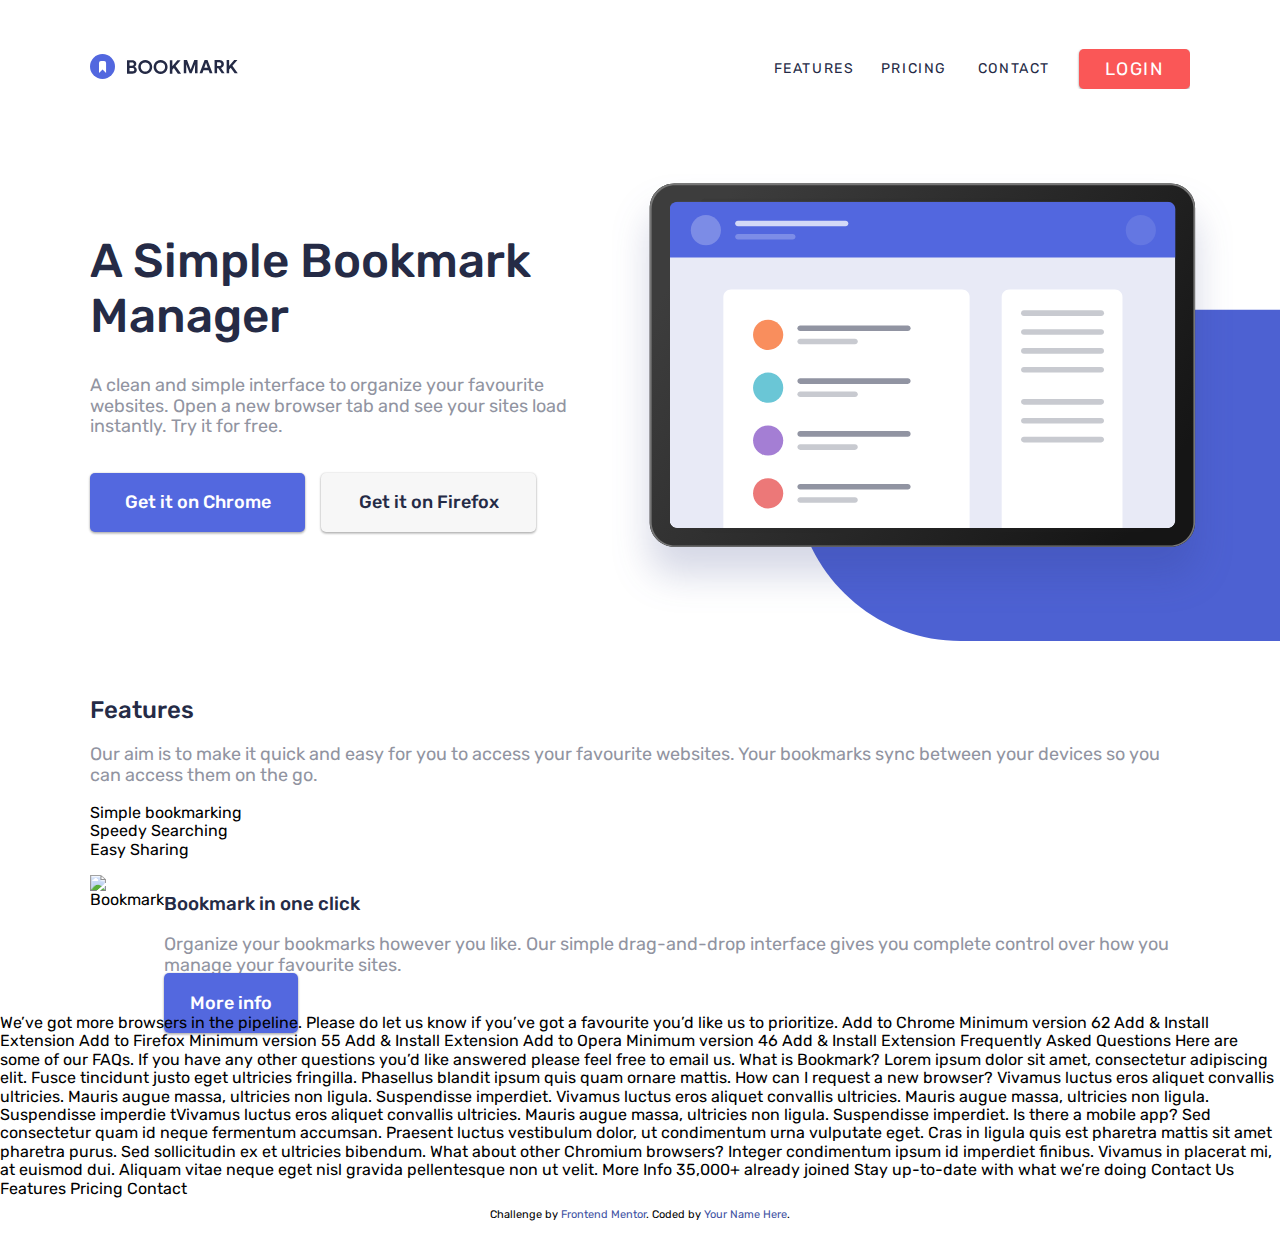
==== bookmark-landing-page/index.html @ d6119363 "Features section structure" ====
<!DOCTYPE html>
<html lang="en">

<head>
  <meta charset="UTF-8">
  <meta name="viewport" content="width=device-width, initial-scale=1.0"> <!-- displays site properly based on user's device -->

  <link rel="icon" type="image/png" sizes="32x32" href="./images/favicon-32x32.png">

  <title>Frontend Mentor | Bookmark landing page</title>
  <link href="https://fonts.googleapis.com/css2?family=Rubik:wght@400;500&display=swap" rel="stylesheet">
  <link rel="stylesheet" href="css/style.css">
</head>

<body>
  <header>
    <div class="container">
      <div class="logo">
        <img src="images/logo-bookmark.svg" alt="Bookmark" />
      </div>
      <nav class="menu">
        <button class="menu__hamburger">
          <img src="images/icon-hamburger.svg" alt="Menu" />
        </button>
        <ul class="menu__ul">
          <div>
            <li><a class="menu_li" href="">FEATURES</a></li>
            <li><a class="menu_li" href="">PRICING</a></li>
            <li><a class="menu_li" href="">CONTACT</a></li>
          </div>
          <li><a class="btn orange_btn" href="">LOGIN</a></li>
        </ul>
      </nav>
    </div>
  </header>

  <main class="introduction">
    <div class="container">
      <div class="introduction__illustration illustration">
        <img src="images/illustration-hero1.svg" alt="Bookmark manager" />
      </div>

      <div class="introduction__text">
        <h1 class="title_1_blue">A Simple Bookmark Manager</h1>
        <p class="text">A clean and simple interface to organize your favourite websites. Open a new browser tab and see your sites load instantly. Try it for free.</p>
        <div class="introduction__text__buttons">
          <button class="btn blue_btn">Get it on Chrome</button>
          <button class="btn white_btn">Get it on Firefox</button>
        </div>
      </div>
    </div>
  </main>

  <section class="features">
    <div class="container">
      <div class="features__text">
        <h2 class="title_2_blue">Features</h2>
        <p class="text">
          Our aim is to make it quick and easy for you to access your favourite websites.
          Your bookmarks sync between your devices so you can access them on the go.
        </p>
      </div>
      <div class="features__features">
        <div class="features__nav">
          <ul>
            <li class="active title_3_gray">Simple bookmarking</li>
            <li class="title_3_gray">Speedy Searching</li>
            <li class="title_3_gray">Easy Sharing</li>
          </ul>
        </div>

        <div class="active features__feature" style="display: flex;" data-feature="0">
          <div class="features_illustration illustration">
            <img src="images/illustration-features-tab-1-modified.svg" alt="Bookmark" />
          </div>
          <div class="features__feature__text">
            <h3 class="title_2_blue">Bookmark in one click</h3>
            <p class="text">Organize your bookmarks however you like. Our simple drag-and-drop interface
              gives you complete control over how you manage your favourite sites.</p>
            <a class="blue_btn btn">More info</a>
          </div>
        </div>

        <div class="features__feature" style="display: none;" data-feature="1">
          <div class="features_illustration illustration">
            <img src="images/illustration-features-tab-2-modified.svg" alt="Bookmark" />
          </div>
          <div class="features__feature__text">
            <h3 class="title_2_blue">Intelligent search</h3>
            <p class="text">Our powerful search feature will help you find saved sites in no time at all.
              No need to trawl through all of your bookmarks.</p>
            <a class="blue_btn btn">More info</a>
          </div>
        </div>

        <div class="features__feature" style="display: none;" data-feature="2">
          <div class="features_illustration illustration">
            <img src="images/illustration-features-tab-3-modified.svg" alt="Bookmark" />
          </div>
          <div class="features__feature__text">
            <h3 class="title_2_blue">Download the extension</h3>
            <p class="text">Easily share your bookmarks and collections with others. Create a shareable
              link that you can send at the click of a button.</p>
            <a class="blue_btn btn">More info</a>
          </div>
        </div>
      </div>
    </div>
  </section>

  We’ve got more browsers in the pipeline. Please do let us know if you’ve
  got a favourite you’d like us to prioritize.

  Add to Chrome
  Minimum version 62
  Add & Install Extension

  Add to Firefox
  Minimum version 55
  Add & Install Extension

  Add to Opera
  Minimum version 46
  Add & Install Extension

  Frequently Asked Questions

  Here are some of our FAQs. If you have any other questions you’d like
  answered please feel free to email us.

  <!-- Question 1 -->
  What is Bookmark?

  <!-- Answer 1 -->
  Lorem ipsum dolor sit amet, consectetur adipiscing elit. Fusce tincidunt
  justo eget ultricies fringilla. Phasellus blandit ipsum quis quam ornare mattis.

  <!-- Question 2 -->
  How can I request a new browser?

  <!-- Answer 2 -->
  Vivamus luctus eros aliquet convallis ultricies. Mauris augue massa, ultricies non ligula.
  Suspendisse imperdiet. Vivamus luctus eros aliquet convallis ultricies. Mauris augue massa,
  ultricies non ligula. Suspendisse imperdie tVivamus luctus eros aliquet convallis ultricies.
  Mauris augue massa, ultricies non ligula. Suspendisse imperdiet.

  <!-- Question 3 -->
  Is there a mobile app?

  <!-- Answer 3 -->
  Sed consectetur quam id neque fermentum accumsan. Praesent luctus vestibulum dolor, ut condimentum
  urna vulputate eget. Cras in ligula quis est pharetra mattis sit amet pharetra purus. Sed
  sollicitudin ex et ultricies bibendum.

  <!-- Question 4 -->
  What about other Chromium browsers?

  <!-- Answer 4 -->
  Integer condimentum ipsum id imperdiet finibus. Vivamus in placerat mi, at euismod dui. Aliquam
  vitae neque eget nisl gravida pellentesque non ut velit.

  More Info

  35,000+ already joined

  Stay up-to-date with what we’re doing

  Contact Us

  Features
  Pricing
  Contact

  <footer>
    <p class="attribution">
      Challenge by <a href="https://www.frontendmentor.io?ref=challenge" target="_blank">Frontend Mentor</a>.
      Coded by <a href="#">Your Name Here</a>.
    </p>
  </footer>

  <script src="js/script.js"></script>
</body>

</html>
---- bookmark-landing-page/css/style.css ----
/*! normalize.css v8.0.1 | MIT License | github.com/necolas/normalize.css */
/* Document
   ========================================================================== */
/**
 * 1. Correct the line height in all browsers.
 * 2. Prevent adjustments of font size after orientation changes in iOS.
 */
html {
  line-height: 1.15;
  /* 1 */
  -webkit-text-size-adjust: 100%;
  /* 2 */
}

/* Sections
   ========================================================================== */
/**
 * Remove the margin in all browsers.
 */
body {
  margin: 0;
}

/**
 * Render the `main` element consistently in IE.
 */
main {
  display: block;
}

/**
 * Correct the font size and margin on `h1` elements within `section` and
 * `article` contexts in Chrome, Firefox, and Safari.
 */
h1 {
  font-size: 2em;
  margin: 0.67em 0;
}

/* Grouping content
   ========================================================================== */
/**
 * 1. Add the correct box sizing in Firefox.
 * 2. Show the overflow in Edge and IE.
 */
hr {
  box-sizing: content-box;
  /* 1 */
  height: 0;
  /* 1 */
  overflow: visible;
  /* 2 */
}

/**
 * 1. Correct the inheritance and scaling of font size in all browsers.
 * 2. Correct the odd `em` font sizing in all browsers.
 */
pre {
  font-family: monospace, monospace;
  /* 1 */
  font-size: 1em;
  /* 2 */
}

/* Text-level semantics
   ========================================================================== */
/**
 * Remove the gray background on active links in IE 10.
 */
a {
  background-color: transparent;
}

/**
 * 1. Remove the bottom border in Chrome 57-
 * 2. Add the correct text decoration in Chrome, Edge, IE, Opera, and Safari.
 */
abbr[title] {
  border-bottom: none;
  /* 1 */
  text-decoration: underline;
  /* 2 */
  -webkit-text-decoration: underline dotted;
          text-decoration: underline dotted;
  /* 2 */
}

/**
 * Add the correct font weight in Chrome, Edge, and Safari.
 */
b,
strong {
  font-weight: bolder;
}

/**
 * 1. Correct the inheritance and scaling of font size in all browsers.
 * 2. Correct the odd `em` font sizing in all browsers.
 */
code,
kbd,
samp {
  font-family: monospace, monospace;
  /* 1 */
  font-size: 1em;
  /* 2 */
}

/**
 * Add the correct font size in all browsers.
 */
small {
  font-size: 80%;
}

/**
 * Prevent `sub` and `sup` elements from affecting the line height in
 * all browsers.
 */
sub,
sup {
  font-size: 75%;
  line-height: 0;
  position: relative;
  vertical-align: baseline;
}

sub {
  bottom: -0.25em;
}

sup {
  top: -0.5em;
}

/* Embedded content
   ========================================================================== */
/**
 * Remove the border on images inside links in IE 10.
 */
img {
  border-style: none;
}

/* Forms
   ========================================================================== */
/**
 * 1. Change the font styles in all browsers.
 * 2. Remove the margin in Firefox and Safari.
 */
button,
input,
optgroup,
select,
textarea {
  font-family: inherit;
  /* 1 */
  font-size: 100%;
  /* 1 */
  line-height: 1.15;
  /* 1 */
  margin: 0;
  /* 2 */
}

/**
 * Show the overflow in IE.
 * 1. Show the overflow in Edge.
 */
button,
input {
  /* 1 */
  overflow: visible;
}

/**
 * Remove the inheritance of text transform in Edge, Firefox, and IE.
 * 1. Remove the inheritance of text transform in Firefox.
 */
button,
select {
  /* 1 */
  text-transform: none;
}

/**
 * Correct the inability to style clickable types in iOS and Safari.
 */
button,
[type=button],
[type=reset],
[type=submit] {
  -webkit-appearance: button;
}

/**
 * Remove the inner border and padding in Firefox.
 */
button::-moz-focus-inner,
[type=button]::-moz-focus-inner,
[type=reset]::-moz-focus-inner,
[type=submit]::-moz-focus-inner {
  border-style: none;
  padding: 0;
}

/**
 * Restore the focus styles unset by the previous rule.
 */
button:-moz-focusring,
[type=button]:-moz-focusring,
[type=reset]:-moz-focusring,
[type=submit]:-moz-focusring {
  outline: 1px dotted ButtonText;
}

/**
 * Correct the padding in Firefox.
 */
fieldset {
  padding: 0.35em 0.75em 0.625em;
}

/**
 * 1. Correct the text wrapping in Edge and IE.
 * 2. Correct the color inheritance from `fieldset` elements in IE.
 * 3. Remove the padding so developers are not caught out when they zero out
 *    `fieldset` elements in all browsers.
 */
legend {
  box-sizing: border-box;
  /* 1 */
  color: inherit;
  /* 2 */
  display: table;
  /* 1 */
  max-width: 100%;
  /* 1 */
  padding: 0;
  /* 3 */
  white-space: normal;
  /* 1 */
}

/**
 * Add the correct vertical alignment in Chrome, Firefox, and Opera.
 */
progress {
  vertical-align: baseline;
}

/**
 * Remove the default vertical scrollbar in IE 10+.
 */
textarea {
  overflow: auto;
}

/**
 * 1. Add the correct box sizing in IE 10.
 * 2. Remove the padding in IE 10.
 */
[type=checkbox],
[type=radio] {
  box-sizing: border-box;
  /* 1 */
  padding: 0;
  /* 2 */
}

/**
 * Correct the cursor style of increment and decrement buttons in Chrome.
 */
[type=number]::-webkit-inner-spin-button,
[type=number]::-webkit-outer-spin-button {
  height: auto;
}

/**
 * 1. Correct the odd appearance in Chrome and Safari.
 * 2. Correct the outline style in Safari.
 */
[type=search] {
  -webkit-appearance: textfield;
  /* 1 */
  outline-offset: -2px;
  /* 2 */
}

/**
 * Remove the inner padding in Chrome and Safari on macOS.
 */
[type=search]::-webkit-search-decoration {
  -webkit-appearance: none;
}

/**
 * 1. Correct the inability to style clickable types in iOS and Safari.
 * 2. Change font properties to `inherit` in Safari.
 */
::-webkit-file-upload-button {
  -webkit-appearance: button;
  /* 1 */
  font: inherit;
  /* 2 */
}

/* Interactive
   ========================================================================== */
/*
 * Add the correct display in Edge, IE 10+, and Firefox.
 */
details {
  display: block;
}

/*
 * Add the correct display in all browsers.
 */
summary {
  display: list-item;
}

/* Misc
   ========================================================================== */
/**
 * Add the correct display in IE 10+.
 */
template {
  display: none;
}

/**
 * Add the correct display in IE 10.
 */
[hidden] {
  display: none;
}

.blue_btn {
  background-color: #5368df;
  color: #fff;
}

.white_btn {
  background-color: #f7f7f7;
  color: #252b46;
}

.orange_btn {
  background-color: #fa5757;
  color: #fff;
}
.orange_btn:hover {
  color: #fa5757;
  background-color: #fff;
  border: 2px solid #fa5757;
  transition: color 0.6s;
}

.blue_btn:hover {
  border: 2px solid #5368df !important;
  color: #5368df;
  background-color: transparent;
  transition: 0.6s ease-in-out;
}

.white_btn:hover {
  border: 2px solid #9194a1 !important;
  color: #9194a1;
  background-color: transparent;
  transition: 0.6s ease-in-out;
}

.title_1_blue,
.title_2_blue,
.title_3_blue,
.menu_li {
  color: #252b46;
}

.menu_li:hover {
  color: #fa5757;
}

.text {
  color: #9194a1;
}

.menu_li {
  font-size: 0.875rem;
}

.title_1_blue {
  font-size: 1.5rem;
}

.text,
.btn {
  font-size: 0.75rem;
}

@media screen and (min-width: 359px) {
  .title_1_blue {
    font-size: 1.8rem;
  }

  .text,
.btn {
    font-size: 1rem;
  }
}
@media screen and (min-width: 550px) {
  .title_1_blue {
    font-size: 2.96875rem;
  }

  .text,
.btn {
    font-size: 1.125rem;
  }
}
:root {
  font-size: 16px;
}

* {
  font-family: Rubik;
}

a {
  text-decoration: none;
}

h1,
h2,
h3 {
  font-weight: 500;
}

ul {
  list-style: none;
  padding: 0;
}

.container {
  box-sizing: border-box;
  padding: 0 15px;
}

.btn {
  box-sizing: border-box;
  border-radius: 5px;
  box-shadow: 0 0 2px 0 rgba(0, 0, 0, 0.14), 0 2px 2px 0 rgba(0, 0, 0, 0.12), 0 1px 3px 0 rgba(0, 0, 0, 0.2);
  cursor: pointer;
}

.blue_btn,
.white_btn {
  border: 2px solid transparent;
  padding: 17px 14px;
  font-weight: 500;
  transition: 0.6s ease-in-out;
}

.illustration img {
  display: block;
  width: 100%;
}

@media screen and (min-width: 767px) {
  .container {
    padding: 0 30px;
  }

  .blue_btn,
.white_btn {
    padding: 17px 24px;
  }
}
@media screen and (min-width: 1100px) {
  .container {
    padding: 0 90px;
  }
}
@media screen and (min-width: 1400px) {
  .container {
    padding: 0 170px;
  }
}
header {
  padding: 33px 0;
}
header .container {
  display: flex;
  justify-content: space-between;
  align-items: center;
  position: relative;
}
header .menu__ul {
  display: flex;
  width: 100%;
  height: 0vh;
  opacity: 0;
  overflow: hidden;
  position: absolute;
  flex-direction: column;
  align-items: center;
  justify-content: center;
  position: absolute;
  left: 0;
  background-color: #fff;
  transition: 0.6s ease-in-out;
}
header .menu__ul div,
header .menu__ul li {
  transform: scale(0);
  transition: 0.2s ease-in-out;
}
header .menu__ul.open {
  opacity: 1;
  height: 50vh;
  transition: 0.6s ease-in-out;
}
header .menu__ul.open div,
header .menu__ul.open li {
  transform: scale(1) !important;
  transition: 0.3s ease-in-out;
}
header .menu_li,
header .orange_btn {
  display: flex;
  align-items: center;
  justify-content: center;
  height: 40px;
  letter-spacing: 0.1rem;
  transition: color 0.6s;
}
header .menu_li {
  width: 90px;
}
header .orange_btn {
  width: 111px;
  border-radius: 5px;
  margin-top: 20px;
}
header .menu__hamburger {
  padding: 10px 0px 10px 20px;
  background-color: transparent;
  border: none;
  outline: none;
  cursor: pointer;
}

@media screen and (min-width: 767px) {
  header .menu__hamburger {
    display: none;
  }
  header .menu__ul {
    width: auto;
    height: auto;
    display: flex;
    position: initial;
    flex-direction: row;
    align-items: initial;
    background-color: transparent;
    opacity: 1;
  }
  header .menu__ul div {
    display: flex;
  }
  header .menu__ul div,
header .menu__ul li {
    transform: scale(1) !important;
  }
  header .menu__ul.open {
    height: auto;
  }
  header li + li {
    margin-left: 10px;
  }
  header .orange_btn {
    margin-left: 20px;
    margin-top: 0;
  }
}
.introduction {
  padding: 36px 0;
}
.introduction .container {
  padding-right: 0px;
}
.introduction .introduction__illustration {
  max-width: 668px;
  margin: 0 0 20px auto;
}
.introduction .introduction__text {
  max-width: 480px;
  margin: 0 auto;
  text-align: center;
  display: flex;
  flex-direction: column;
  align-items: center;
}
.introduction .introduction__text .title_1_blue {
  max-width: 300px;
}
.introduction .introduction__text .text {
  max-width: 225px;
}
.introduction .introduction__text .introduction__text__buttons {
  display: flex;
  margin-top: 18px;
}
.introduction .introduction__text .blue_btn {
  margin-right: 10px;
}

@media screen and (min-width: 359px) {
  .introduction .introduction__text .text {
    max-width: 310px;
  }
}
@media screen and (min-width: 550px) {
  .introduction .introduction__text .text,
.introduction .introduction__text .title_1_blue {
    max-width: 470px;
  }
}
@media screen and (min-width: 767px) {
  .introduction .introduction__text {
    max-width: 480px;
  }
  .introduction .introduction__text .title_1_blue,
.introduction .introduction__text .text,
.introduction .introduction__text .introduction__text__buttons {
    max-width: 480px;
  }
  .introduction .introduction__text .introduction__text__buttons {
    display: flex;
    justify-content: space-around;
    width: 100%;
  }
  .introduction .introduction__text .introduction__text__buttons .btn {
    width: 215px;
  }

  .introduction .introduction__illustration {
    max-width: 668px;
  }
}
@media screen and (max-width: 1199px) {
  .introduction .container {
    padding: 0;
  }
}
@media screen and (min-width: 1200px) {
  .introduction .container {
    display: flex;
    flex-direction: row-reverse;
    justify-content: space-between;
    position: relative;
  }

  .introduction .introduction__illustration {
    margin: 0 0 0 auto;
  }

  .introduction .introduction__text {
    text-align: left;
    margin: 0;
  }
  .introduction .introduction__text .title_1_blue {
    margin-top: 60px;
  }
  .introduction .introduction__text .text {
    margin-top: 0;
  }
  .introduction .introduction__text .introduction__text__buttons {
    justify-content: flex-start;
  }
  .introduction .introduction__text .blue_btn {
    margin-right: 16px;
  }
}
.attribution {
  font-size: 11px;
  text-align: center;
}

.attribution a {
  color: #3e52a3;
}
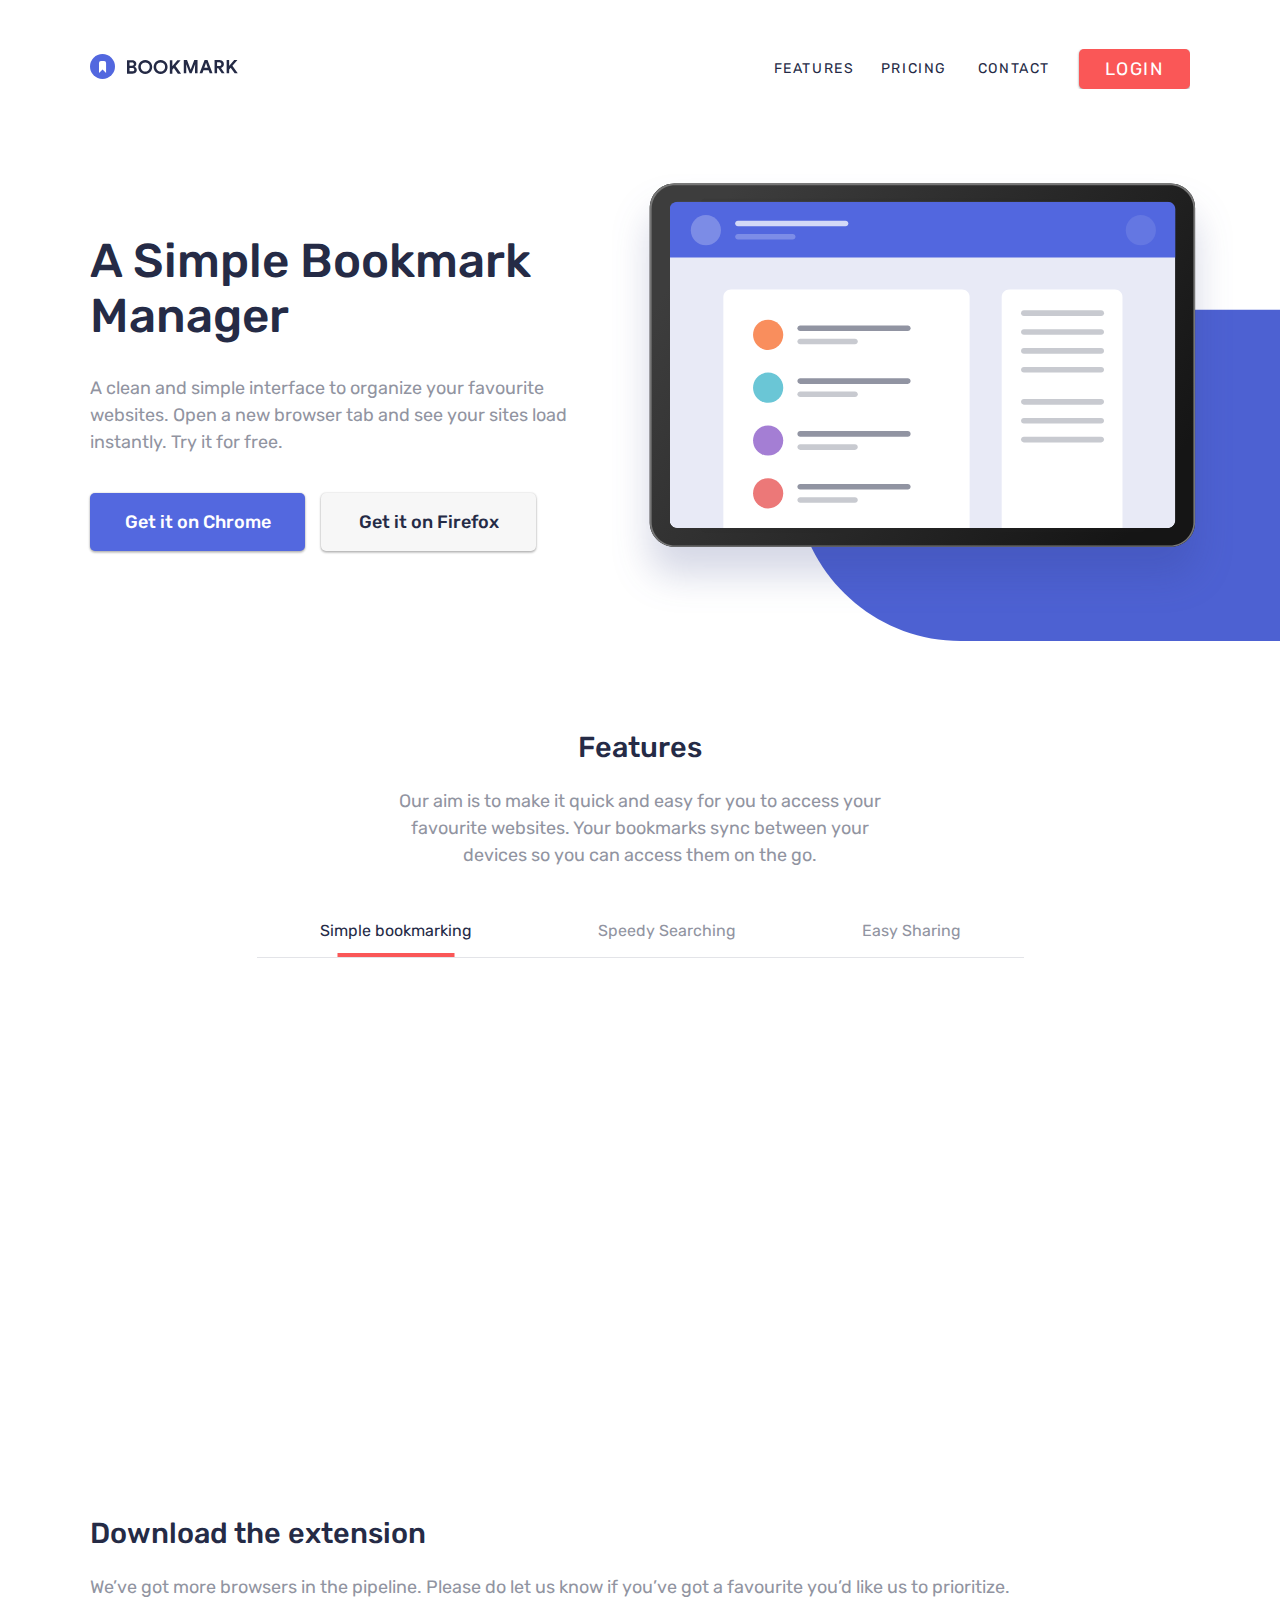
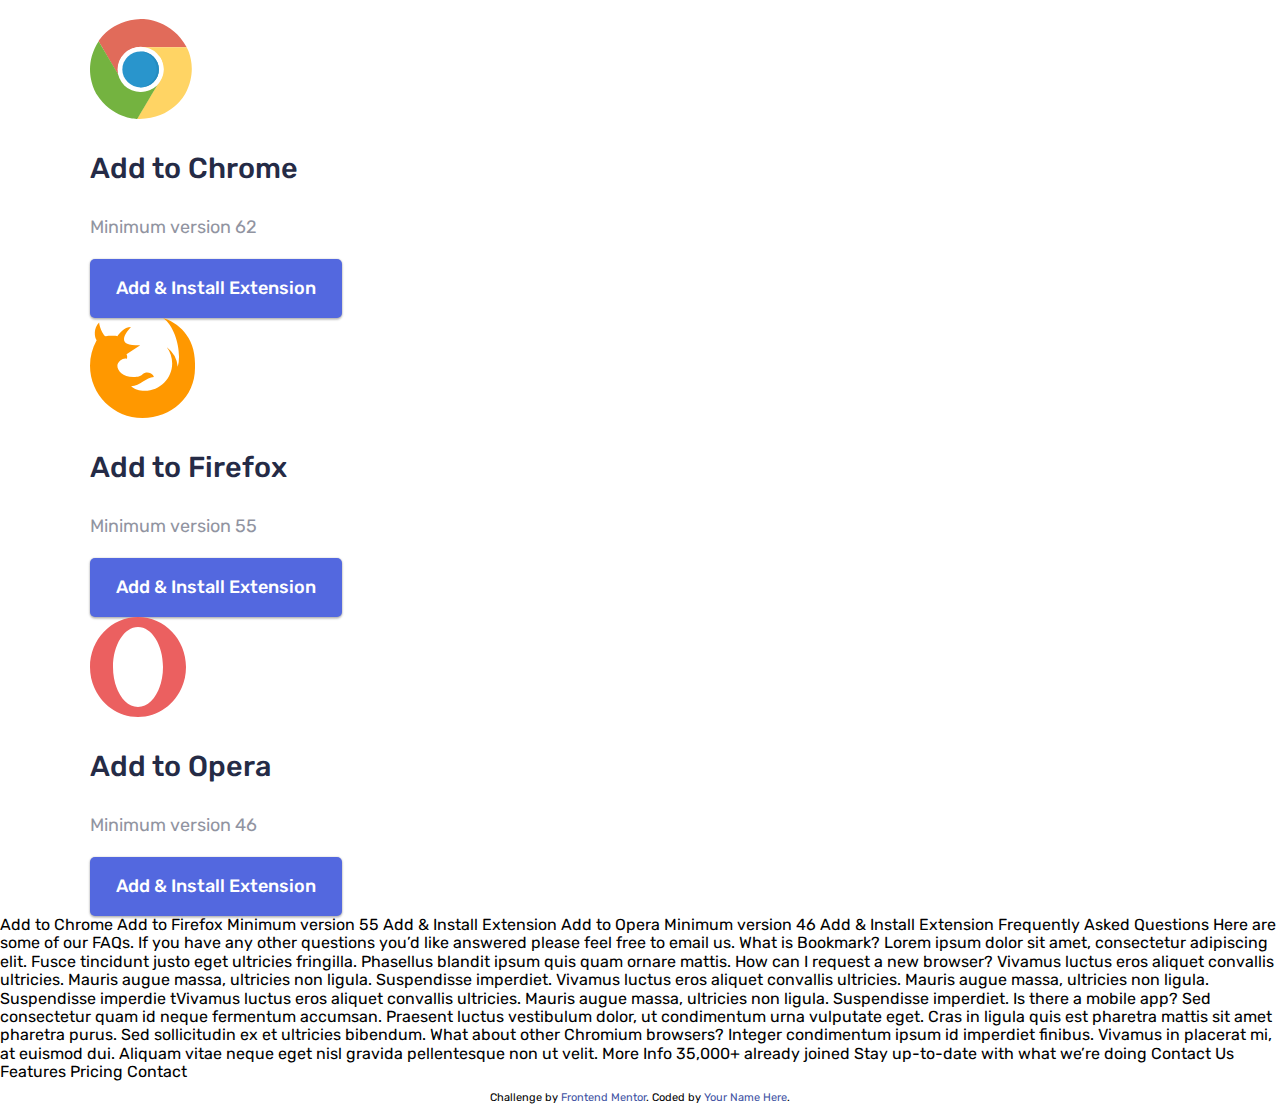
==== commit 62c6e744: "Extension section structure" ====
--- a/bookmark-landing-page/index.html
+++ b/bookmark-landing-page/index.html
@@ -108,12 +108,47 @@
     </div>
   </section>
 
-  We’ve got more browsers in the pipeline. Please do let us know if you’ve
-  got a favourite you’d like us to prioritize.
+  <section class="extension container">
+    <div class="extension__text">
+      <h2 class="title_2_blue">Download the extension</h2>
+      <p class="text">We’ve got more browsers in the pipeline. Please do let us know if you’ve
+        got a favourite you’d like us to prioritize.</p>
+    </div>
+    <div class="extension__browsers">
+      <div class="extension__browsers__browser">
+        <img src="images/logo-chrome.svg" alt="Chrome" />
+        <h3 class="title_2_blue">Add to Chrome</h3>
+        <p class="text">Minimum version 62</p>
+        <div class="browser__button">
+          <button class="blue_btn btn">Add & Install Extension</button>
+        </div>
+      </div>
+
+      <div class="extension__browsers__browser">
+        <img src="images/logo-firefox.svg" alt="Firefox" />
+        <h3 class="title_2_blue">Add to Firefox</h3>
+        <p class="text">Minimum version 55</p>
+        <div class="browser__button">
+          <button class="blue_btn btn">Add & Install Extension</button>
+        </div>
+      </div>
+
+      <div class="extension__browsers__browser">
+        <img src="images/logo-opera.svg" alt="Opera" />
+        <h3 class="title_2_blue">Add to Opera</h3>
+        <p class="text">Minimum version 46</p>
+        <div class="browser__button">
+          <button class="blue_btn btn">Add & Install Extension</button>
+        </div>
+      </div>
+    </div>
+  </section>
+
+
 
   Add to Chrome
-  Minimum version 62
-  Add & Install Extension
+
+
 
   Add to Firefox
   Minimum version 55
--- a/bookmark-landing-page/css/style.css
+++ b/bookmark-landing-page/css/style.css
@@ -380,8 +380,14 @@
   color: #252b46;
 }
 
-.menu_li:hover {
+.title_3_gray {
+  color: #9194a1;
+}
+
+.menu_li:hover,
+.title_3_gray:hover {
   color: #fa5757;
+  transition: 0.6s;
 }
 
 .text {
@@ -394,6 +400,16 @@
 
 .title_1_blue {
   font-size: 1.5rem;
+}
+
+.title_2_blue,
+.title_2_white {
+  font-size: 1.25rem;
+}
+
+.title_3_blue {
+  font-size: 1rem;
+  font-weight: 400;
 }
 
 .text,
@@ -401,19 +417,41 @@
   font-size: 0.75rem;
 }
 
+.text {
+  line-height: 1.2rem;
+}
+
 @media screen and (min-width: 359px) {
   .title_1_blue {
     font-size: 1.8rem;
   }
 
+  .title_2_blue,
+.title_2_white {
+    font-size: 1.5rem;
+  }
+
+  .title_3_blue {
+    font-size: 1.25rem;
+  }
+
   .text,
 .btn {
     font-size: 1rem;
   }
+
+  .text {
+    line-height: 1.7rem;
+  }
 }
 @media screen and (min-width: 550px) {
   .title_1_blue {
     font-size: 2.96875rem;
+  }
+
+  .title_2_blue,
+.title_2_white {
+    font-size: 1.8rem;
   }
 
   .text,
@@ -447,6 +485,7 @@
 .container {
   box-sizing: border-box;
   padding: 0 15px;
+  max-width: 1920px;
 }
 
 .btn {
@@ -487,6 +526,11 @@
 @media screen and (min-width: 1400px) {
   .container {
     padding: 0 170px;
+  }
+}
+@media screen and (min-width: 1700px) {
+  .container {
+    padding: 0 350px;
   }
 }
 header {
@@ -684,6 +728,169 @@
     margin-right: 16px;
   }
 }
+.features {
+  padding: 67px 0;
+}
+.features .container {
+  padding-left: 0;
+}
+.features .features__text {
+  text-align: center;
+  margin: 0 auto;
+  max-width: 250px;
+  padding-left: 15px;
+}
+.features .features__nav {
+  padding-left: 15px;
+  margin: 35px 0 60px;
+}
+.features .features__nav .title_3_gray {
+  text-align: center;
+  padding: 17px;
+  position: relative;
+  max-width: 767px;
+  cursor: pointer;
+}
+.features .features__nav .active.title_3_gray {
+  color: #252b46;
+}
+.features .features__nav .active.title_3_gray:after {
+  content: "";
+  display: block;
+  position: absolute;
+  width: 117px;
+  height: 4px;
+  background-color: #fa5757;
+  bottom: 0px;
+  left: 50%;
+  transform: translateX(-50%);
+  background-color: #fa5757;
+}
+.features .features__nav .title_3_gray:first-child,
+.features .features__nav .title_3_gray:last-child {
+  border: 1px solid #e3e4e8;
+  border-left: 0;
+  border-right: 0;
+}
+.features .features__feature {
+  flex-direction: column;
+  opacity: 1;
+  animation: featureOff 0.3s forwards;
+}
+.features .active.features__feature {
+  opacity: 0;
+  animation: featureOn 0.3s 0.3s forwards;
+}
+@keyframes featureOn {
+  from {
+    opacity: 0;
+  }
+  to {
+    opacity: 1;
+  }
+}
+@keyframes featureOff {
+  from {
+    opacity: 1;
+  }
+  to {
+    opacity: 0;
+  }
+}
+.features .features_illustration {
+  max-width: 668px;
+}
+.features .features__feature__text {
+  text-align: center;
+  max-width: 250px;
+  margin: 39px auto 0;
+  padding-left: 15px;
+}
+.features .features__feature__text .blue_btn {
+  display: none;
+  width: 134px;
+  height: 49px;
+  padding: 13px 24px;
+}
+.features .features__feature__text .text {
+  margin-bottom: 30px;
+}
+
+@media screen and (min-width: 359px) {
+  .features .features__text,
+.features .features__feature__text {
+    max-width: 325px;
+  }
+}
+@media screen and (min-width: 550px) {
+  .features .features__text,
+.features .features__feature__text {
+    max-width: 490px;
+  }
+  .features .features__text .features__feature,
+.features .features__feature__text .features__feature {
+    height: 703px;
+  }
+}
+@media screen and (min-width: 767px) {
+  .features .features__text,
+.features .features__nav,
+.features .features__feature__text {
+    padding-left: 30px;
+  }
+  .features .features__feature {
+    height: 703px;
+  }
+
+  .features .features__nav ul {
+    display: flex;
+    border-bottom: 1px solid #e3e4e8;
+    justify-content: space-around;
+    max-width: 767px;
+    margin: 0 auto;
+  }
+  .features .features__nav .title_3_gray:last-child,
+.features .features__nav .title_3_gray:first-child {
+    border: 0;
+  }
+}
+@media screen and (min-width: 1100px) {
+  .features .features__text,
+.features .features__nav,
+.features .features__feature__text {
+    padding-left: 90px;
+  }
+}
+@media screen and (min-width: 1200px) {
+  .features {
+    padding: 30px 0;
+  }
+  .features .features__feature {
+    justify-content: space-between;
+    flex-direction: row;
+    height: 445px;
+  }
+  .features .active.features__feature {
+    display: flex;
+  }
+  .features .features__feature__text {
+    margin: 39px 0 0;
+    padding-left: 30px;
+    text-align: left;
+  }
+  .features .features__feature__text .blue_btn {
+    display: block;
+  }
+  .features .features__feature__text .text {
+    max-width: 435px;
+  }
+}
+@media screen and (min-width: 1400px) {
+  .features .features__text,
+.features .features__nav {
+    padding-left: 170px;
+  }
+}
 .attribution {
   font-size: 11px;
   text-align: center;
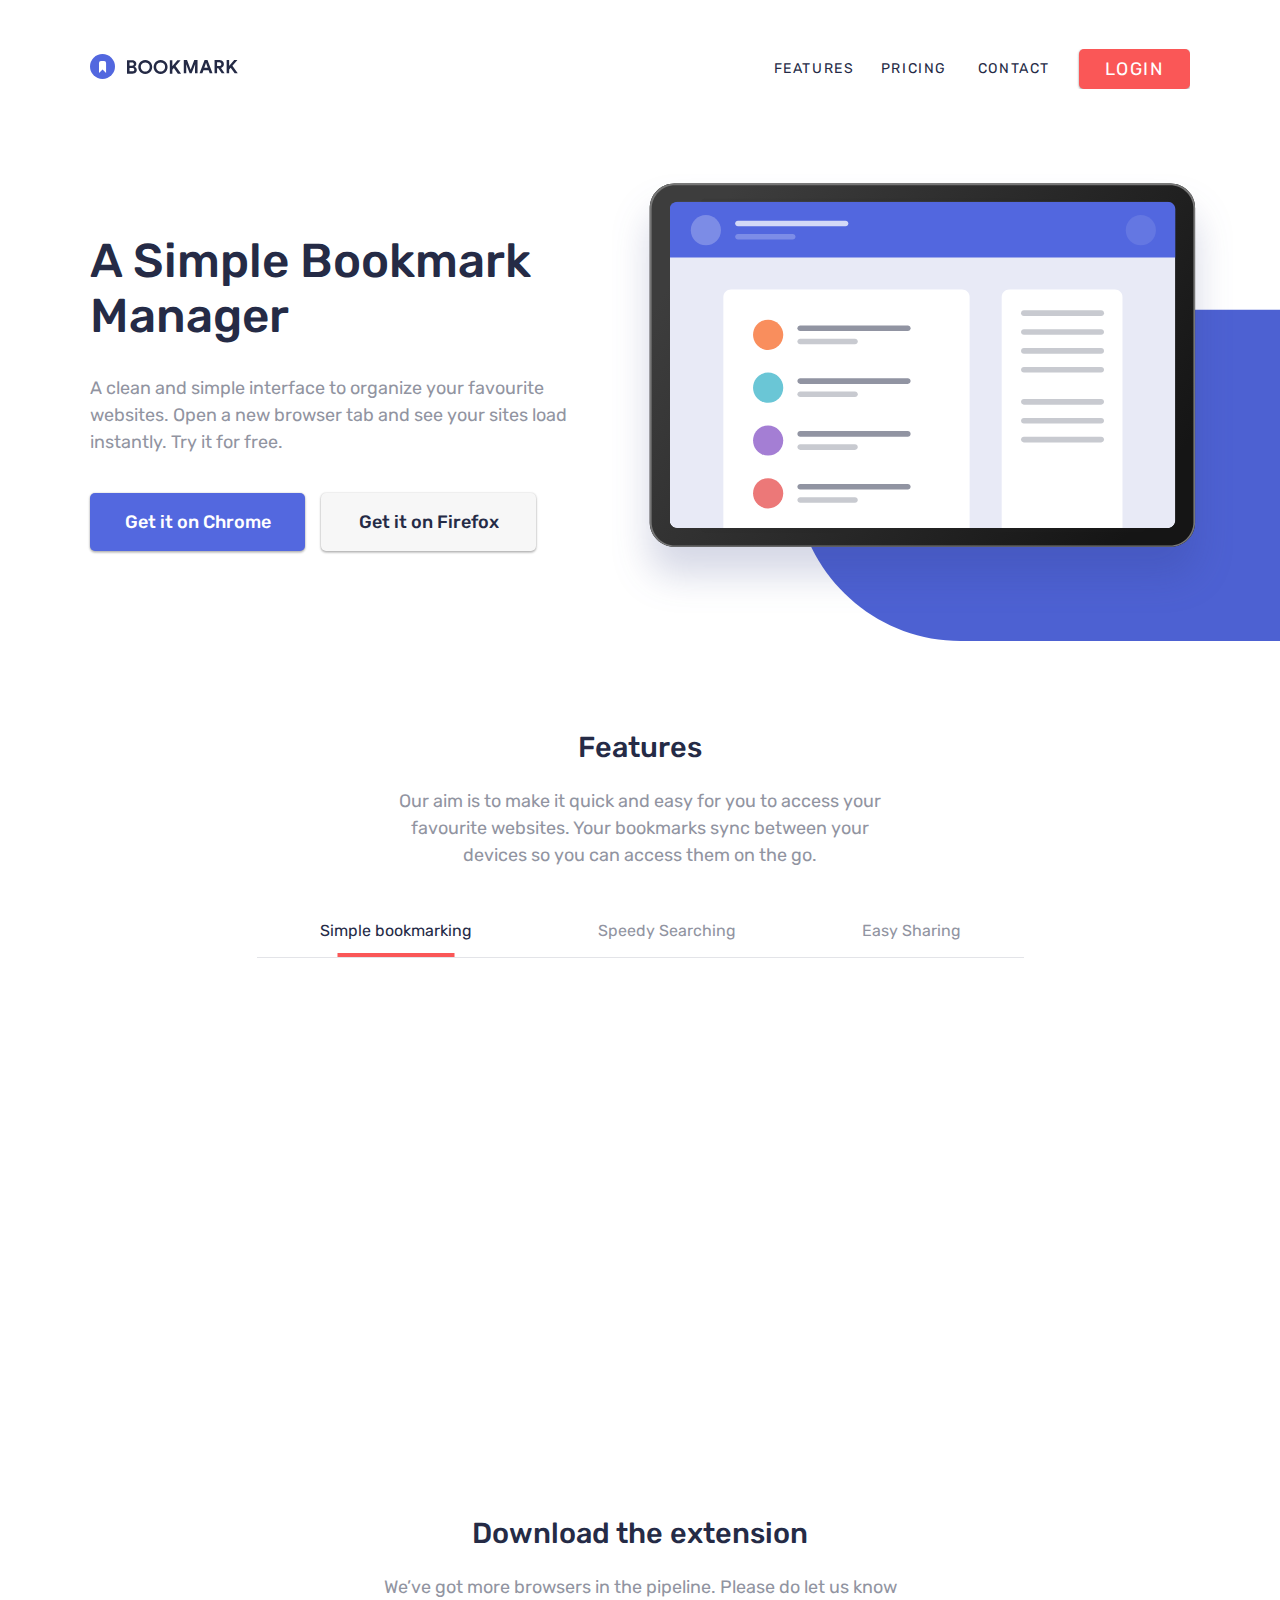
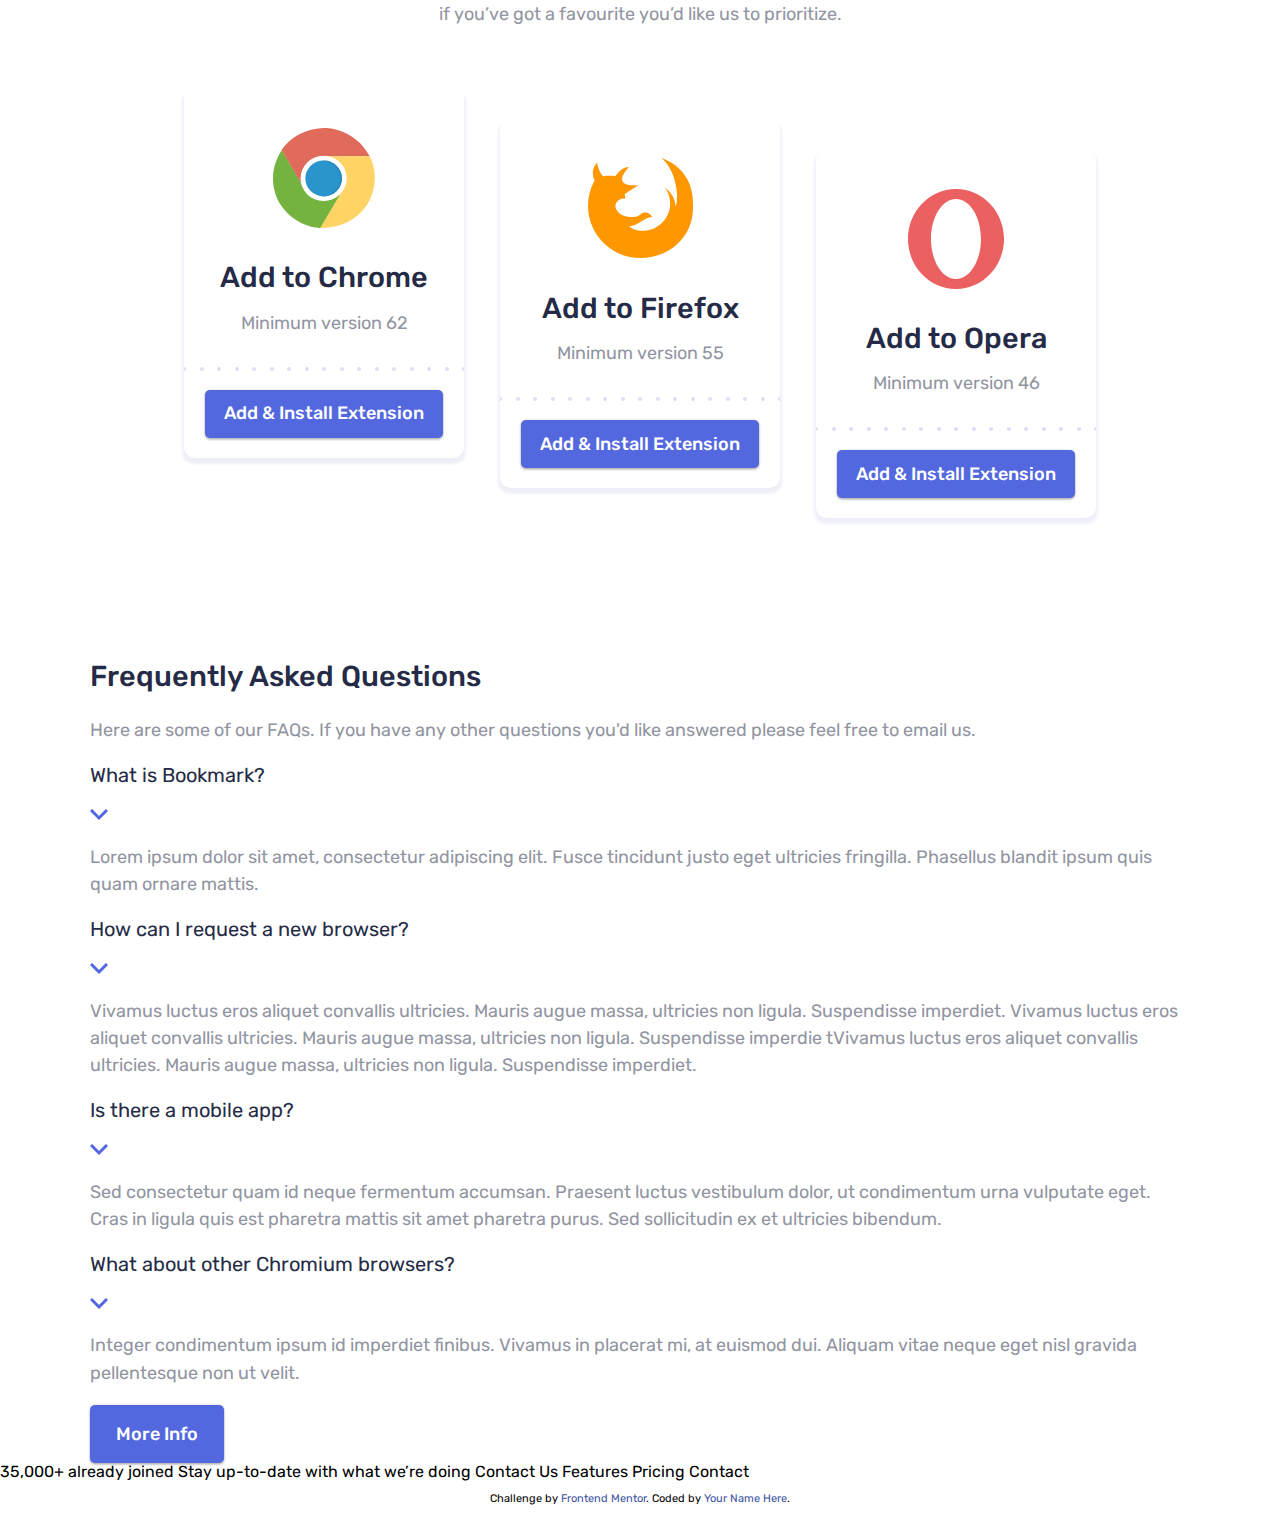
==== commit dde8adb5: "FAQ section structure" ====
--- a/bookmark-landing-page/index.html
+++ b/bookmark-landing-page/index.html
@@ -144,57 +144,62 @@
     </div>
   </section>
 
-
-
-  Add to Chrome
-
-
-
-  Add to Firefox
-  Minimum version 55
-  Add & Install Extension
-
-  Add to Opera
-  Minimum version 46
-  Add & Install Extension
-
-  Frequently Asked Questions
-
-  Here are some of our FAQs. If you have any other questions you’d like
-  answered please feel free to email us.
-
-  <!-- Question 1 -->
-  What is Bookmark?
-
-  <!-- Answer 1 -->
-  Lorem ipsum dolor sit amet, consectetur adipiscing elit. Fusce tincidunt
-  justo eget ultricies fringilla. Phasellus blandit ipsum quis quam ornare mattis.
-
-  <!-- Question 2 -->
-  How can I request a new browser?
-
-  <!-- Answer 2 -->
-  Vivamus luctus eros aliquet convallis ultricies. Mauris augue massa, ultricies non ligula.
-  Suspendisse imperdiet. Vivamus luctus eros aliquet convallis ultricies. Mauris augue massa,
-  ultricies non ligula. Suspendisse imperdie tVivamus luctus eros aliquet convallis ultricies.
-  Mauris augue massa, ultricies non ligula. Suspendisse imperdiet.
-
-  <!-- Question 3 -->
-  Is there a mobile app?
-
-  <!-- Answer 3 -->
-  Sed consectetur quam id neque fermentum accumsan. Praesent luctus vestibulum dolor, ut condimentum
-  urna vulputate eget. Cras in ligula quis est pharetra mattis sit amet pharetra purus. Sed
-  sollicitudin ex et ultricies bibendum.
-
-  <!-- Question 4 -->
-  What about other Chromium browsers?
-
-  <!-- Answer 4 -->
-  Integer condimentum ipsum id imperdiet finibus. Vivamus in placerat mi, at euismod dui. Aliquam
-  vitae neque eget nisl gravida pellentesque non ut velit.
-
-  More Info
+  <section class="faq container">
+    <div class="faq__text">
+      <h2 class="title_2_blue">Frequently Asked Questions</h2>
+      <p class="text">Here are some of our FAQs. If you have any other questions you'd like answered please feel free to email us.</p>
+    </div>
+    <ul class="faq__questions">
+      <li class="faq__question">
+        <div class="faq__question__title">
+          <h3 class="title_3_blue">What is Bookmark?</h3>
+          <svg class="arrow" xmlns="http://www.w3.org/2000/svg" width="18" height="12">
+            <path fill="none" stroke="#5267DF" stroke-width="3" d="M1 1l8 8 8-8" />
+          </svg>
+        </div>
+        <p class="faq__question__answer text">Lorem ipsum dolor sit amet, consectetur adipiscing elit. Fusce tincidunt
+          justo eget ultricies fringilla. Phasellus blandit ipsum quis quam ornare mattis.</p>
+      </li>
+
+      <li class="faq__question">
+        <div class="faq__question__title">
+          <h3 class="title_3_blue">How can I request a new browser?</h3>
+          <svg class="arrow" xmlns="http://www.w3.org/2000/svg" width="18" height="12">
+            <path fill="none" stroke="#5267DF" stroke-width="3" d="M1 1l8 8 8-8" />
+          </svg>
+        </div>
+        <p class="faq__question__answer text">Vivamus luctus eros aliquet convallis ultricies. Mauris augue massa, ultricies non ligula.
+          Suspendisse imperdiet. Vivamus luctus eros aliquet convallis ultricies. Mauris augue massa,
+          ultricies non ligula. Suspendisse imperdie tVivamus luctus eros aliquet convallis ultricies.
+          Mauris augue massa, ultricies non ligula. Suspendisse imperdiet.</p>
+      </li>
+
+      <li class="faq__question">
+        <div class="faq__question__title">
+          <h3 class="title_3_blue">Is there a mobile app?</h3>
+          <svg class="arrow" xmlns="http://www.w3.org/2000/svg" width="18" height="12">
+            <path fill="none" stroke="#5267DF" stroke-width="3" d="M1 1l8 8 8-8" />
+          </svg>
+        </div>
+        <p class="faq__question__answer text">Sed consectetur quam id neque fermentum accumsan. Praesent luctus vestibulum dolor, ut condimentum
+          urna vulputate eget. Cras in ligula quis est pharetra mattis sit amet pharetra purus. Sed
+          sollicitudin ex et ultricies bibendum.</p>
+      </li>
+
+      <li class="faq__question">
+        <div class="faq__question__title">
+          <h3 class="title_3_blue">What about other Chromium browsers?</h3>
+          <svg class="arrow" xmlns="http://www.w3.org/2000/svg" width="18" height="12">
+            <path fill="none" stroke="#5267DF" stroke-width="3" d="M1 1l8 8 8-8" />
+          </svg>
+        </div>
+        <p class="faq__question__answer text">Integer condimentum ipsum id imperdiet finibus. Vivamus in placerat mi, at euismod dui. Aliquam
+          vitae neque eget nisl gravida pellentesque non ut velit.</p>
+      </li>
+    </ul>
+
+    <button class="blue_btn btn">More Info</button>
+  </section>
 
   35,000+ already joined
 
--- a/bookmark-landing-page/css/style.css
+++ b/bookmark-landing-page/css/style.css
@@ -486,6 +486,7 @@
   box-sizing: border-box;
   padding: 0 15px;
   max-width: 1920px;
+  margin: 0 auto;
 }
 
 .btn {
@@ -891,6 +892,82 @@
     padding-left: 170px;
   }
 }
+.extension {
+  padding-bottom: 118px;
+}
+.extension .extension__text {
+  text-align: center;
+  max-width: 250px;
+  margin: 0 auto;
+}
+.extension .extension__browsers {
+  display: flex;
+  flex-direction: column;
+  align-items: center;
+}
+.extension .extension__browsers__browser {
+  margin-top: 40px;
+  text-align: center;
+  width: 228px;
+  padding: 40px 0 20px;
+  border-radius: 10px;
+  box-shadow: 0 4px 4px 0 #edeef6, 0 4px 4px 0 #edf0f9, 0 4px 5px 0 #ebedf9;
+}
+.extension .extension__browsers__browser .title_2_blue {
+  margin-bottom: 15px;
+}
+.extension .extension__browsers__browser .text {
+  margin: 0 0 30px;
+}
+.extension .extension__browsers__browser .browser__button {
+  padding-top: 23px;
+  background-image: url("../images/bg-dots.svg");
+  background-repeat: no-repeat;
+}
+.extension .extension__browsers__browser .btn {
+  width: 188px;
+  height: 39px;
+  padding: 10px 14px;
+}
+
+@media screen and (min-width: 359px) {
+  .extension .extension__text {
+    max-width: 325px;
+  }
+
+  .extension .extension__browsers__browser {
+    width: 280px;
+  }
+  .extension .extension__browsers__browser .btn {
+    width: 238px;
+    height: 48px;
+    padding: 10px 14px;
+  }
+}
+@media screen and (min-width: 767px) {
+  .extension .extension__text {
+    max-width: 520px;
+  }
+}
+@media screen and (min-width: 1200px) {
+  .extension .extension__browsers {
+    margin-top: 60px;
+    flex-direction: row;
+    max-width: 912px;
+    height: 430px;
+    justify-content: space-between;
+    margin: 60px auto 0;
+  }
+  .extension .extension__browsers .extension__browsers__browser {
+    margin-top: 0;
+  }
+  .extension .extension__browsers .extension__browsers__browser:first-child {
+    align-self: flex-start;
+  }
+  .extension .extension__browsers .extension__browsers__browser:last-child {
+    align-self: flex-end;
+  }
+}
 .attribution {
   font-size: 11px;
   text-align: center;
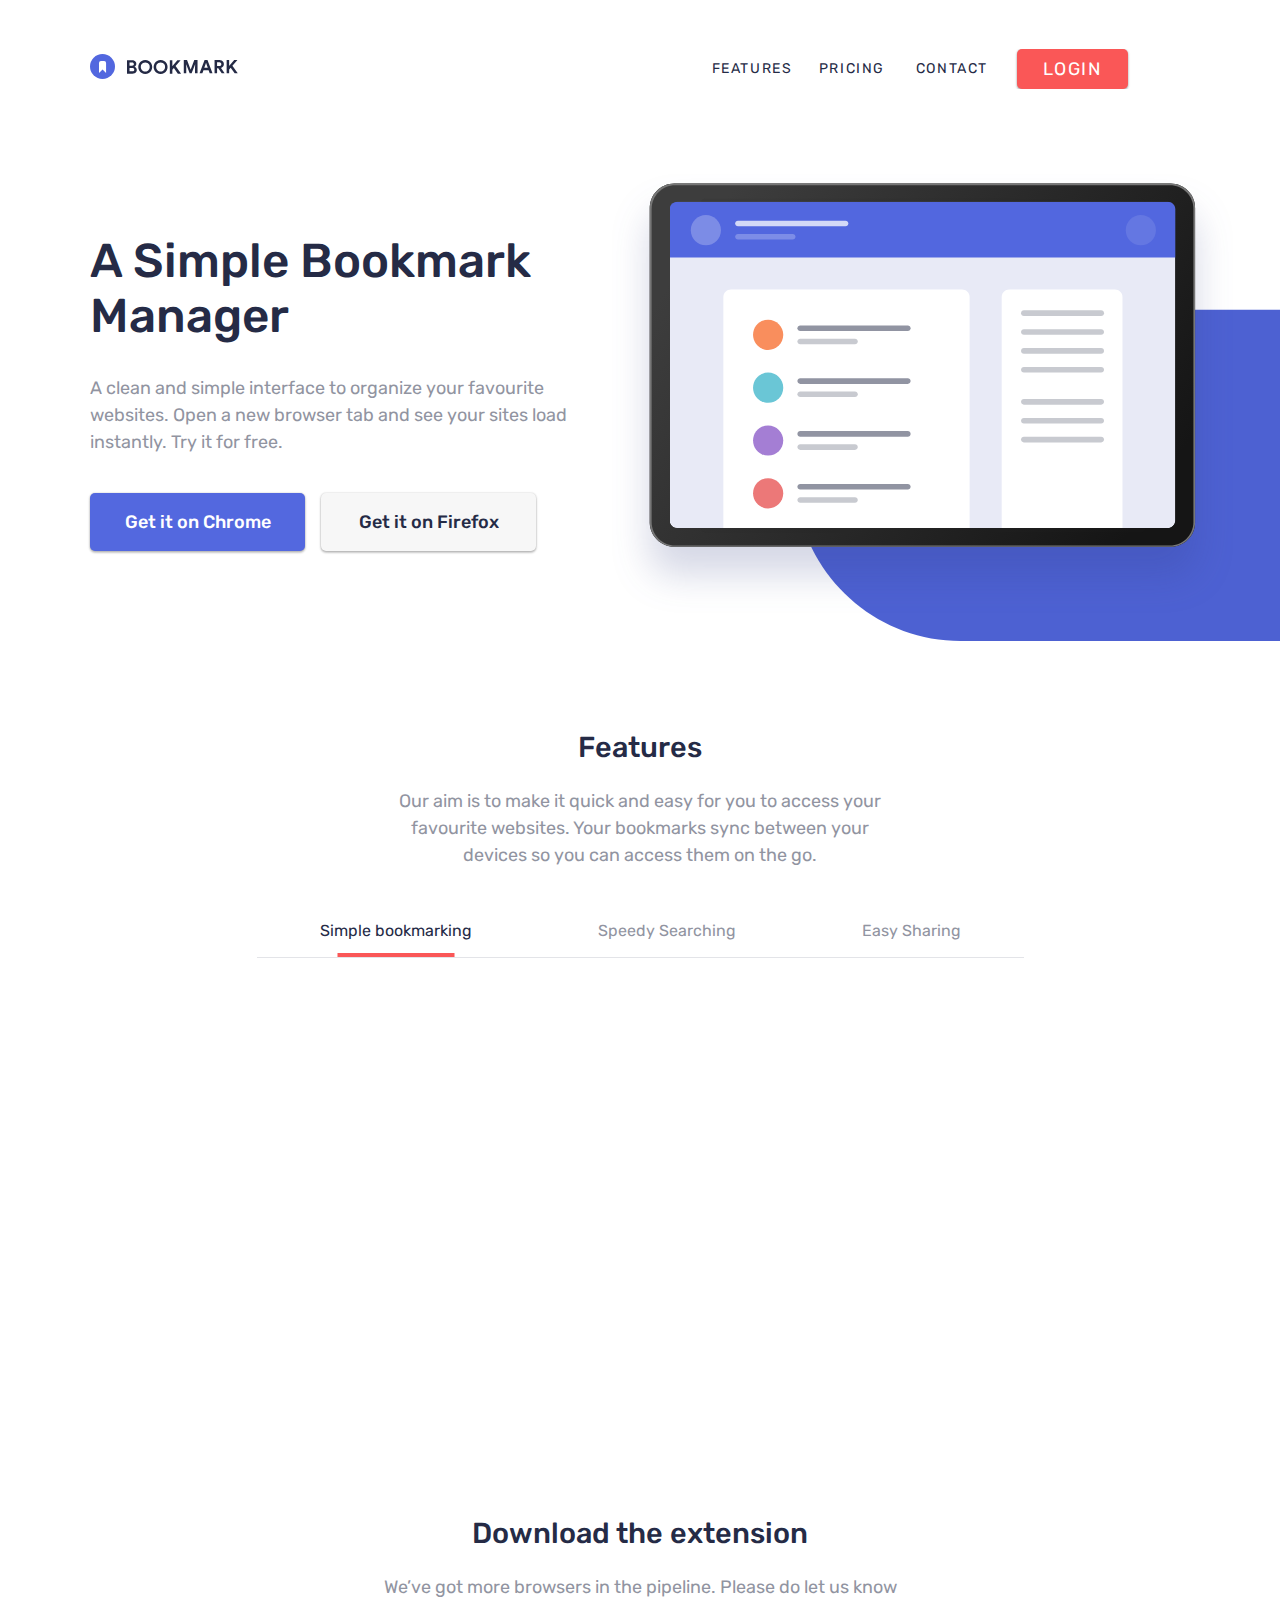
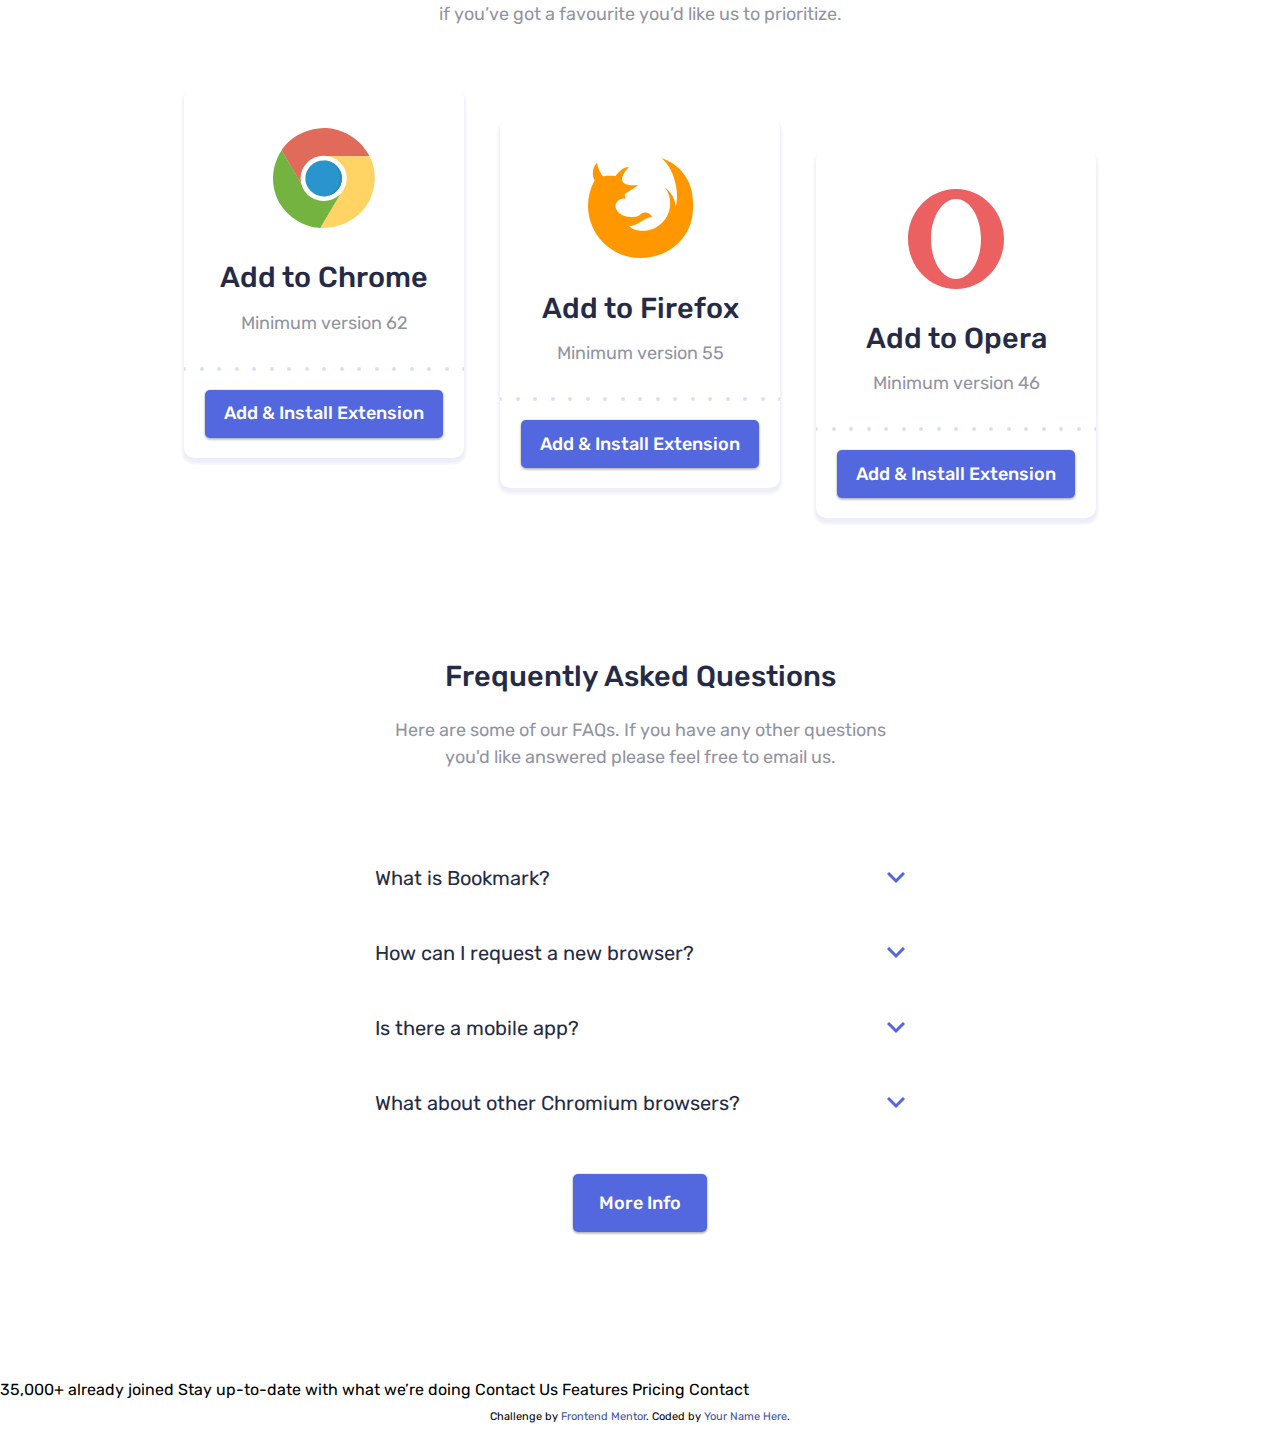
==== commit ef51ca2f: "Menu update" ====
--- a/bookmark-landing-page/index.html
+++ b/bookmark-landing-page/index.html
@@ -16,11 +16,20 @@
   <header>
     <div class="container">
       <div class="logo">
-        <img src="images/logo-bookmark.svg" alt="Bookmark" />
+        <svg width="148" height="25" xmlns="http://www.w3.org/2000/svg">
+          <g class="logo__name" fill="none" fill-rule="evenodd">
+            <path d="M37 6.299h5.227c.746 0 1.434.155 2.062.466.629.311 1.123.735 1.484 1.27s.542 1.12.542 1.754c0 .672-.165 1.254-.495 1.746-.33.491-.762.868-1.297 1.129v.15c.697.248 1.25.643 1.661 1.185.41.541.616 1.191.616 1.95 0 .735-.196 1.385-.588 1.951a3.817 3.817 0 0 1-1.587 1.307c-.665.305-1.403.457-2.212.457H37V6.299zm5.04 5.45c.548 0 .986-.152 1.316-.457.33-.305.495-.688.495-1.148 0-.448-.159-.824-.476-1.13-.318-.304-.738-.457-1.26-.457H39.52v3.192h2.52zm.28 5.619c.61 0 1.086-.159 1.428-.476.342-.317.513-.731.513-1.241 0-.51-.174-.927-.522-1.251-.349-.324-.847-.485-1.494-.485H39.52v3.453h2.8zm12.927 2.595c-1.307 0-2.492-.308-3.556-.924a6.711 6.711 0 0 1-2.511-2.53c-.61-1.07-.915-2.246-.915-3.528 0-1.281.305-2.457.915-3.528a6.711 6.711 0 0 1 2.51-2.529C52.756 6.308 53.94 6 55.248 6c1.306 0 2.492.308 3.556.924a6.711 6.711 0 0 1 2.51 2.53c.61 1.07.915 2.246.915 3.527 0 1.282-.305 2.458-.915 3.528a6.711 6.711 0 0 1-2.51 2.53c-1.064.616-2.25.924-3.556.924zm0-2.39a4.52 4.52 0 0 0 2.258-.578 4.177 4.177 0 0 0 1.615-1.624c.392-.697.588-1.494.588-2.39 0-.896-.196-1.692-.588-2.389a4.177 4.177 0 0 0-1.615-1.624 4.52 4.52 0 0 0-2.258-.579 4.47 4.47 0 0 0-2.25.579 4.195 4.195 0 0 0-1.605 1.624c-.392.697-.588 1.493-.588 2.39 0 .895.196 1.692.588 2.389a4.195 4.195 0 0 0 1.605 1.624 4.47 4.47 0 0 0 2.25.578zm15.353 2.39c-1.307 0-2.492-.308-3.556-.924a6.711 6.711 0 0 1-2.51-2.53c-.61-1.07-.915-2.246-.915-3.528 0-1.281.305-2.457.914-3.528a6.711 6.711 0 0 1 2.511-2.529C68.108 6.308 69.294 6 70.6 6c1.307 0 2.492.308 3.556.924a6.711 6.711 0 0 1 2.51 2.53c.61 1.07.915 2.246.915 3.527 0 1.282-.305 2.458-.914 3.528a6.711 6.711 0 0 1-2.511 2.53c-1.064.616-2.25.924-3.556.924zm0-2.39a4.52 4.52 0 0 0 2.259-.578 4.177 4.177 0 0 0 1.614-1.624c.392-.697.588-1.494.588-2.39 0-.896-.196-1.692-.588-2.389a4.177 4.177 0 0 0-1.614-1.624 4.52 4.52 0 0 0-2.259-.579 4.47 4.47 0 0 0-2.25.579 4.195 4.195 0 0 0-1.605 1.624c-.392.697-.588 1.493-.588 2.39 0 .895.196 1.692.588 2.389a4.195 4.195 0 0 0 1.606 1.624 4.47 4.47 0 0 0 2.249.578zM79.83 6.3h2.52v5.73h.15l4.89-5.73h3.043v.149L85.6 11.973l5.338 7.542v.149h-3.08l-3.994-5.693-1.512 1.773v3.92h-2.52V6.299zM93.779 6h3.248l3.546 9.39h.15L104.268 6h3.267v13.365h-2.501v-6.589l.15-2.221h-.15l-3.398 8.81h-1.96l-3.416-8.81h-.149l.15 2.221v6.59h-2.483V6zm20.8 0h2.894l5.021 13.365h-2.781l-1.12-3.192h-5.115l-1.12 3.192h-2.781L114.579 6zm3.193 7.859l-1.176-3.36-.486-1.606h-.149l-.485 1.606-1.195 3.36h3.49zM124.553 6h4.872c.871 0 1.646.18 2.324.541.678.361 1.204.862 1.577 1.503.374.64.56 1.366.56 2.175 0 .858-.27 1.62-.812 2.286a4.617 4.617 0 0 1-2.044 1.447l-.018.13 3.584 5.134v.15h-2.894l-3.453-5.022h-1.176v5.021h-2.52V6zm4.853 6.03c.573 0 1.04-.175 1.4-.523.361-.349.542-.79.542-1.326 0-.51-.172-.945-.514-1.306-.342-.361-.806-.542-1.39-.542h-2.371v3.696h2.333zm7.23-6.03h2.52v5.73h.15l4.89-5.73h3.043v.15l-4.835 5.525 5.34 7.541v.15h-3.08l-3.996-5.694-1.512 1.773v3.92h-2.52V6z" fill="#242A45" fill-rule="nonzero" />
+            <g class="logo__icon">
+              <circle fill="#5267DF" cx="12.5" cy="12.5" r="12.5" />
+              <path d="M9 9v10l3.54-3.44L16.078 19V9a2 2 0 0 0-2-2H11a2 2 0 0 0-2 2z" fill="#FFF" />
+            </g>
+          </g>
+        </svg>
       </div>
       <nav class="menu">
         <button class="menu__hamburger">
-          <img src="images/icon-hamburger.svg" alt="Menu" />
+          <img class="menu__hamburger__open" src="images/icon-hamburger.svg" alt="Menu" />
+          <img class="menu__hamburger__close" src="images/icon-close.svg" alt="Close Menu" />
         </button>
         <ul class="menu__ul">
           <div>
@@ -29,6 +38,10 @@
             <li><a class="menu_li" href="">CONTACT</a></li>
           </div>
           <li><a class="btn orange_btn" href="">LOGIN</a></li>
+          <li class="menu__social">
+            <img src="images/icon-facebook.svg" alt="Facebook" />
+            <img src="images/icon-twitter.svg" alt="Twitter" />
+          </li>
         </ul>
       </nav>
     </div>
@@ -201,6 +214,10 @@
     <button class="blue_btn btn">More Info</button>
   </section>
 
+  <footer>
+
+  </footer>
+
   35,000+ already joined
 
   Stay up-to-date with what we’re doing
--- a/bookmark-landing-page/css/style.css
+++ b/bookmark-landing-page/css/style.css
@@ -968,6 +968,120 @@
     align-self: flex-end;
   }
 }
+.faq {
+  padding-bottom: 149px;
+}
+.faq .faq__text {
+  text-align: center;
+  max-width: 250px;
+  margin: 0 auto 52px;
+}
+.faq .faq__questions {
+  max-width: 537px;
+  margin: 0 auto;
+}
+.faq .faq__question {
+  max-height: 75px;
+  transition: 0.5s ease;
+  overflow: hidden;
+}
+.faq .faq__question .faq__question__title {
+  display: flex;
+  justify-content: space-between;
+  align-items: center;
+  padding: 23px 5px;
+  border-bottom: 1px solid #e5e5e5;
+  cursor: pointer;
+}
+.faq .faq__question .faq__question__title:hover > .title_3_blue {
+  color: #fa5757;
+  transition: 0.6s;
+}
+.faq .faq__question .faq__question__title:first-child .faq__question__title {
+  border: 1px solid #e5e5e5;
+  border-left: none;
+  border-right: none;
+}
+.faq .faq__question .faq__question__title .faq__question__title .title_3_blue {
+  margin: 0;
+  transition: 0.6s;
+}
+.faq .faq__question .faq__question__title .faq__question__title .title_3_blue:hover {
+  color: #fa5757;
+  transition: 0.6s;
+}
+.faq .faq__question .faq__question__title .faq__question__answer {
+  opacity: 0;
+  transition: 0.5s ease;
+  padding: 0 5px;
+}
+.faq .faq__question .faq__question__title .faq__question__title svg {
+  transform: rotate(0deg);
+}
+.faq .faq__question .faq__question__title .faq__question__title svg,
+.faq .faq__question .faq__question__title .faq__question__title svg path {
+  transition: 0.5s ease;
+}
+.faq .faq__question .faq__question__title.active {
+  max-height: 500px;
+  transition: 0.5s ease;
+}
+.faq .faq__question .faq__question__title.active .faq__question__title {
+  border-bottom: #fff;
+}
+.faq .faq__question .faq__question__title.active > .faq__question__title svg {
+  transform: rotate(180deg);
+}
+.faq .faq__question .faq__question__title.active > .faq__question__title svg path {
+  stroke: #fa5757;
+}
+.faq .faq__question .faq__question__title.active > .faq__question__answer {
+  margin-top: 29px;
+  opacity: 1;
+  transition: 0.5s ease;
+}
+.faq .btn {
+  display: block;
+  margin: 50px auto 0;
+}
+
+@media screen and (max-width: 326px) {
+  .faq__question:nth-child(2) {
+    max-height: 83px;
+  }
+}
+@media screen and (min-width: 359px) {
+  .faq .faq__text {
+    max-width: 325px;
+  }
+  .faq .faq__questions {
+    max-width: 345px;
+  }
+}
+@media screen and (max-width: 359px) {
+  .faq__question:last-child {
+    max-height: 83px;
+  }
+}
+@media screen and (max-width: 766px) and (min-width: 359px) {
+  .faq__question:nth-child(2),
+.faq__question:last-child {
+    max-height: 95px;
+  }
+}
+@media screen and (max-width: 766px) {
+  .faq .faq__question:first-child .faq__question__title {
+    border-top: none;
+  }
+}
+@media screen and (min-width: 767px) {
+  .faq .faq__text {
+    max-width: 520px;
+  }
+  .faq .faq__questions {
+    max-width: 540px;
+  }
+}
 .attribution {
   font-size: 11px;
   text-align: center;
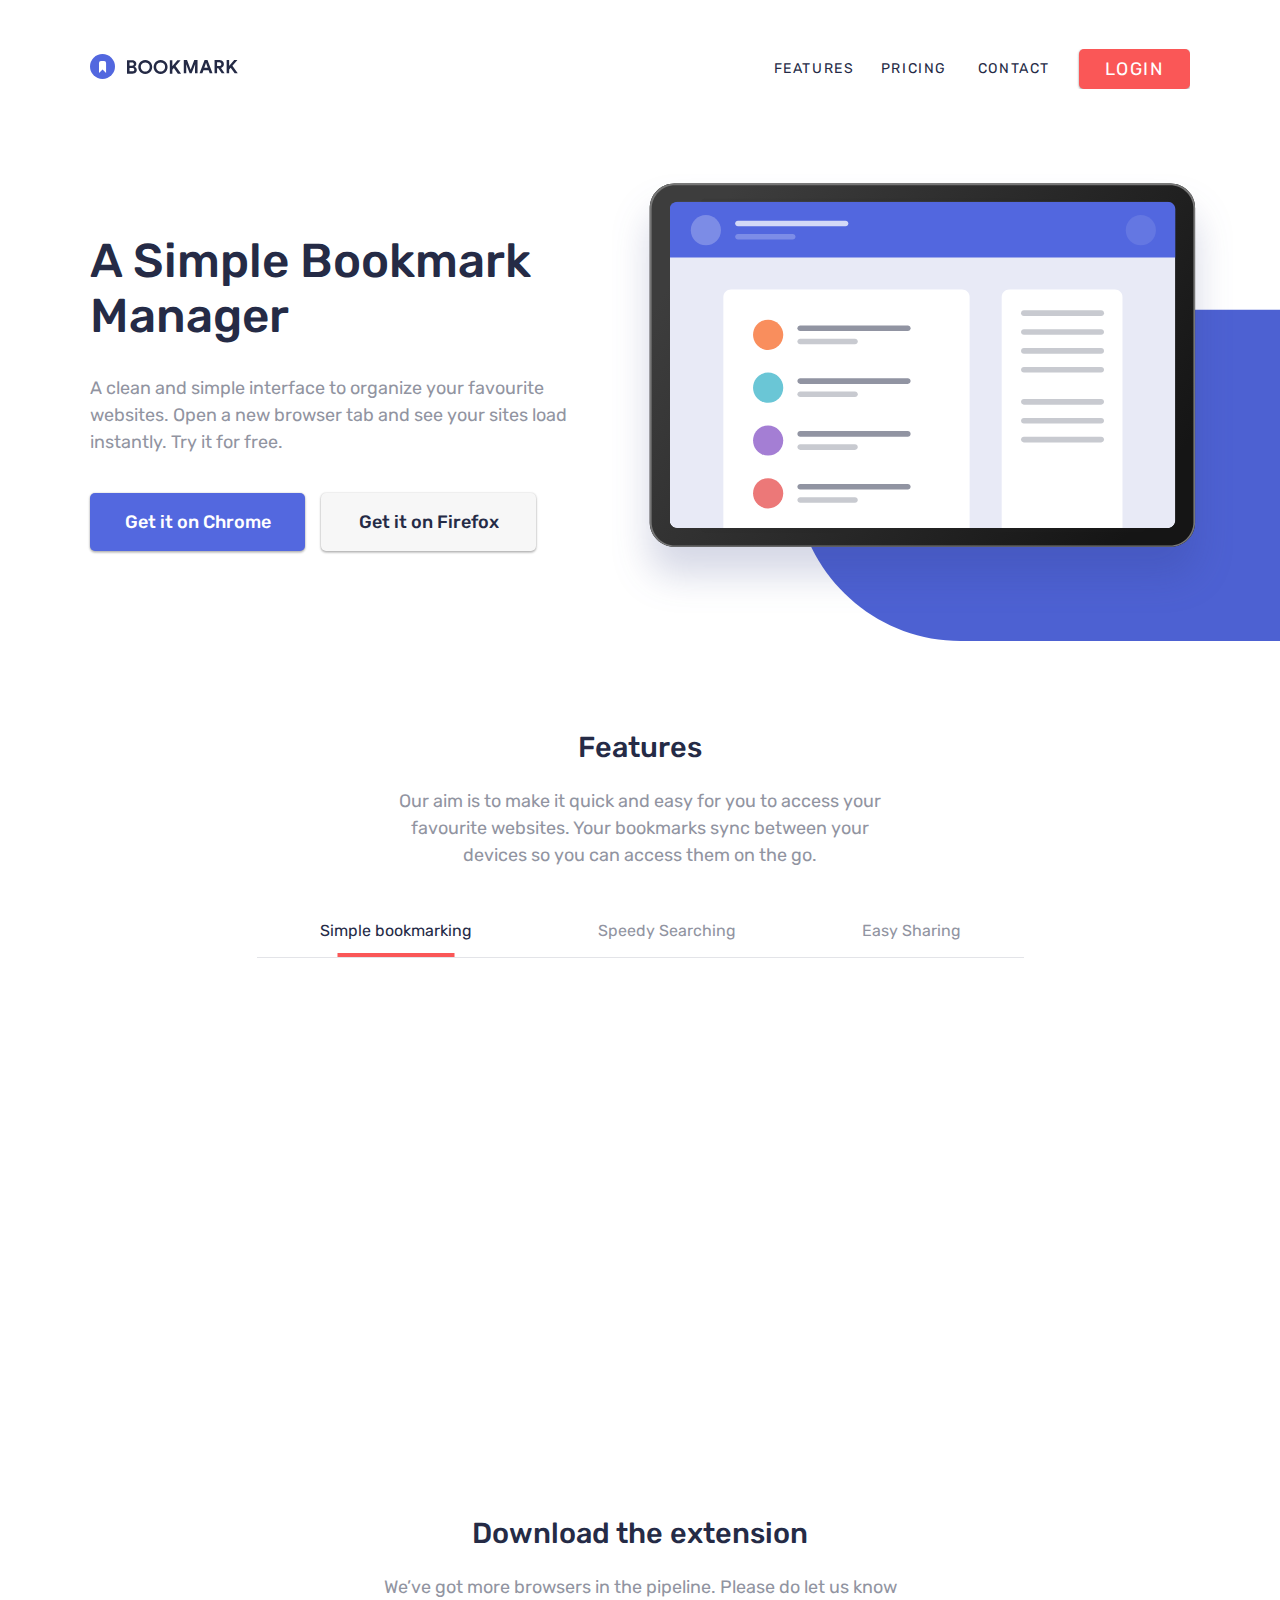
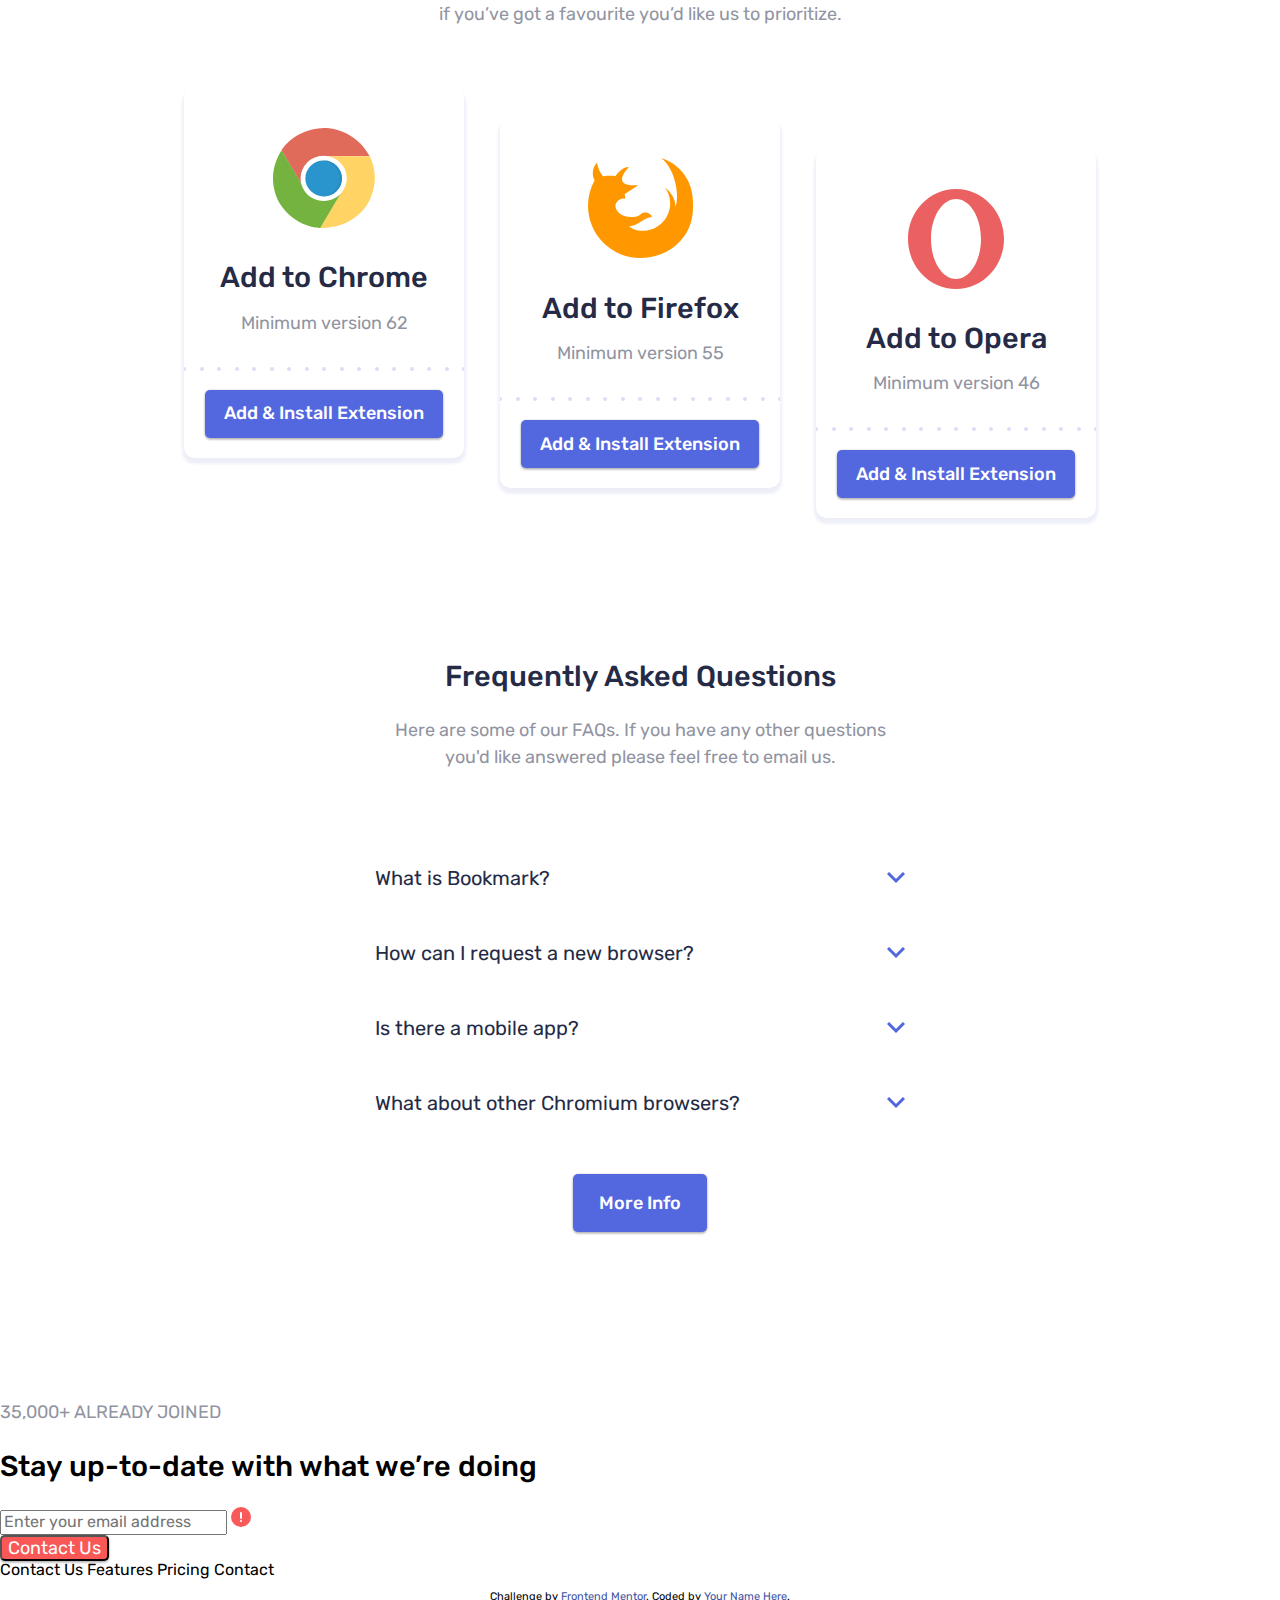
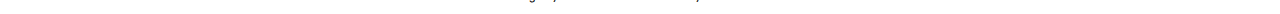
==== commit 4ef833bc: "Newsletter section structure" ====
--- a/bookmark-landing-page/index.html
+++ b/bookmark-landing-page/index.html
@@ -214,13 +214,23 @@
     <button class="blue_btn btn">More Info</button>
   </section>
 
-  <footer>
-
-  </footer>
-
-  35,000+ already joined
-
-  Stay up-to-date with what we’re doing
+  <section class="newsletter">
+    <div class="newsletter__text">
+      <p class="text white">35,000+ ALREADY JOINED</p>
+      <h2 class="title_2_white">Stay up-to-date with what we’re doing</h2>
+    </div>
+    <form class="newsletter__form">
+      <div class="email_wrapper">
+        <input class="email" type="email" placeholder="Enter your email address" />
+        <img class="error" src="images/icon-error.svg" alt="Error" />
+      </div>
+      <input class="btn orange_btn submit_email" type="submit" value="Contact Us" />
+    </form>
+  </section>
+
+
+
+
 
   Contact Us
 
--- a/bookmark-landing-page/css/style.css
+++ b/bookmark-landing-page/css/style.css
@@ -536,6 +536,7 @@
 }
 header {
   padding: 33px 0;
+  transition: background-color 0.6s;
 }
 header .container {
   display: flex;
@@ -549,29 +550,11 @@
   height: 0vh;
   opacity: 0;
   overflow: hidden;
-  position: absolute;
   flex-direction: column;
   align-items: center;
-  justify-content: center;
   position: absolute;
   left: 0;
-  background-color: #fff;
-  transition: 0.6s ease-in-out;
-}
-header .menu__ul div,
-header .menu__ul li {
-  transform: scale(0);
-  transition: 0.2s ease-in-out;
-}
-header .menu__ul.open {
-  opacity: 1;
-  height: 50vh;
-  transition: 0.6s ease-in-out;
-}
-header .menu__ul.open div,
-header .menu__ul.open li {
-  transform: scale(1) !important;
-  transition: 0.3s ease-in-out;
+  transition: height 0.6s ease-in-out, opacity 0.6s ease-in-out;
 }
 header .menu_li,
 header .orange_btn {
@@ -597,7 +580,94 @@
   outline: none;
   cursor: pointer;
 }
-
+header .menu__hamburger__close,
+header .menu__social {
+  display: none;
+}
+header .menu__social {
+  position: absolute;
+  bottom: 200px;
+}
+
+@media screen and (max-width: 767px) {
+  body.open {
+    overflow: hidden;
+  }
+
+  header {
+    transition: 0.6s 0.2s;
+  }
+
+  .open header {
+    background-color: rgba(37, 43, 70, 0.95);
+    transition: 0.6s;
+  }
+  .open header .logo svg .logo__name path {
+    fill: #fff;
+  }
+  .open header .logo svg .logo__icon circle {
+    fill: #fff;
+  }
+  .open header .logo svg .logo__icon path {
+    fill: rgba(37, 43, 70, 0.95);
+  }
+  .open header .menu__hamburger__close,
+.open header .menu__social {
+    display: block;
+  }
+  .open header .menu__hamburger__open {
+    display: none;
+  }
+  .open header .menu__social img:first-child {
+    margin-right: 40px;
+  }
+
+  header .menu__ul {
+    height: 0vh;
+    justify-content: flex-start;
+    margin-top: 33px;
+    padding-top: 30px;
+    opacity: 1;
+    transition: 0.6s ease-in-out;
+  }
+  header .menu__ul div li {
+    border-bottom: none;
+    width: 308px;
+    padding: 10px 0;
+  }
+  header .menu__ul div li:first-child {
+    border-top: none;
+  }
+  header .menu__ul div .menu_li {
+    color: #fff;
+    font-size: 20px;
+    width: auto;
+  }
+  header .menu__ul .btn {
+    width: 308px;
+    background-color: transparent;
+    border: 2px solid #fff;
+    font-size: 20px;
+    height: 48px;
+  }
+
+  header .open.menu__ul {
+    height: 100vh;
+    background-color: rgba(37, 43, 70, 0.95);
+    justify-content: flex-start;
+    margin-top: 33px;
+    opacity: 1;
+    transition: 0.6s ease-in-out 0.2s;
+  }
+  header .open.menu__ul div li {
+    border-bottom: 1px solid #444b68;
+    transition: 0.2s 0.7s;
+  }
+  header .open.menu__ul div li:first-child {
+    border-top: 1px solid #444b68;
+    transition: 0.2s 0.7s;
+  }
+}
 @media screen and (min-width: 767px) {
   header .menu__hamburger {
     display: none;
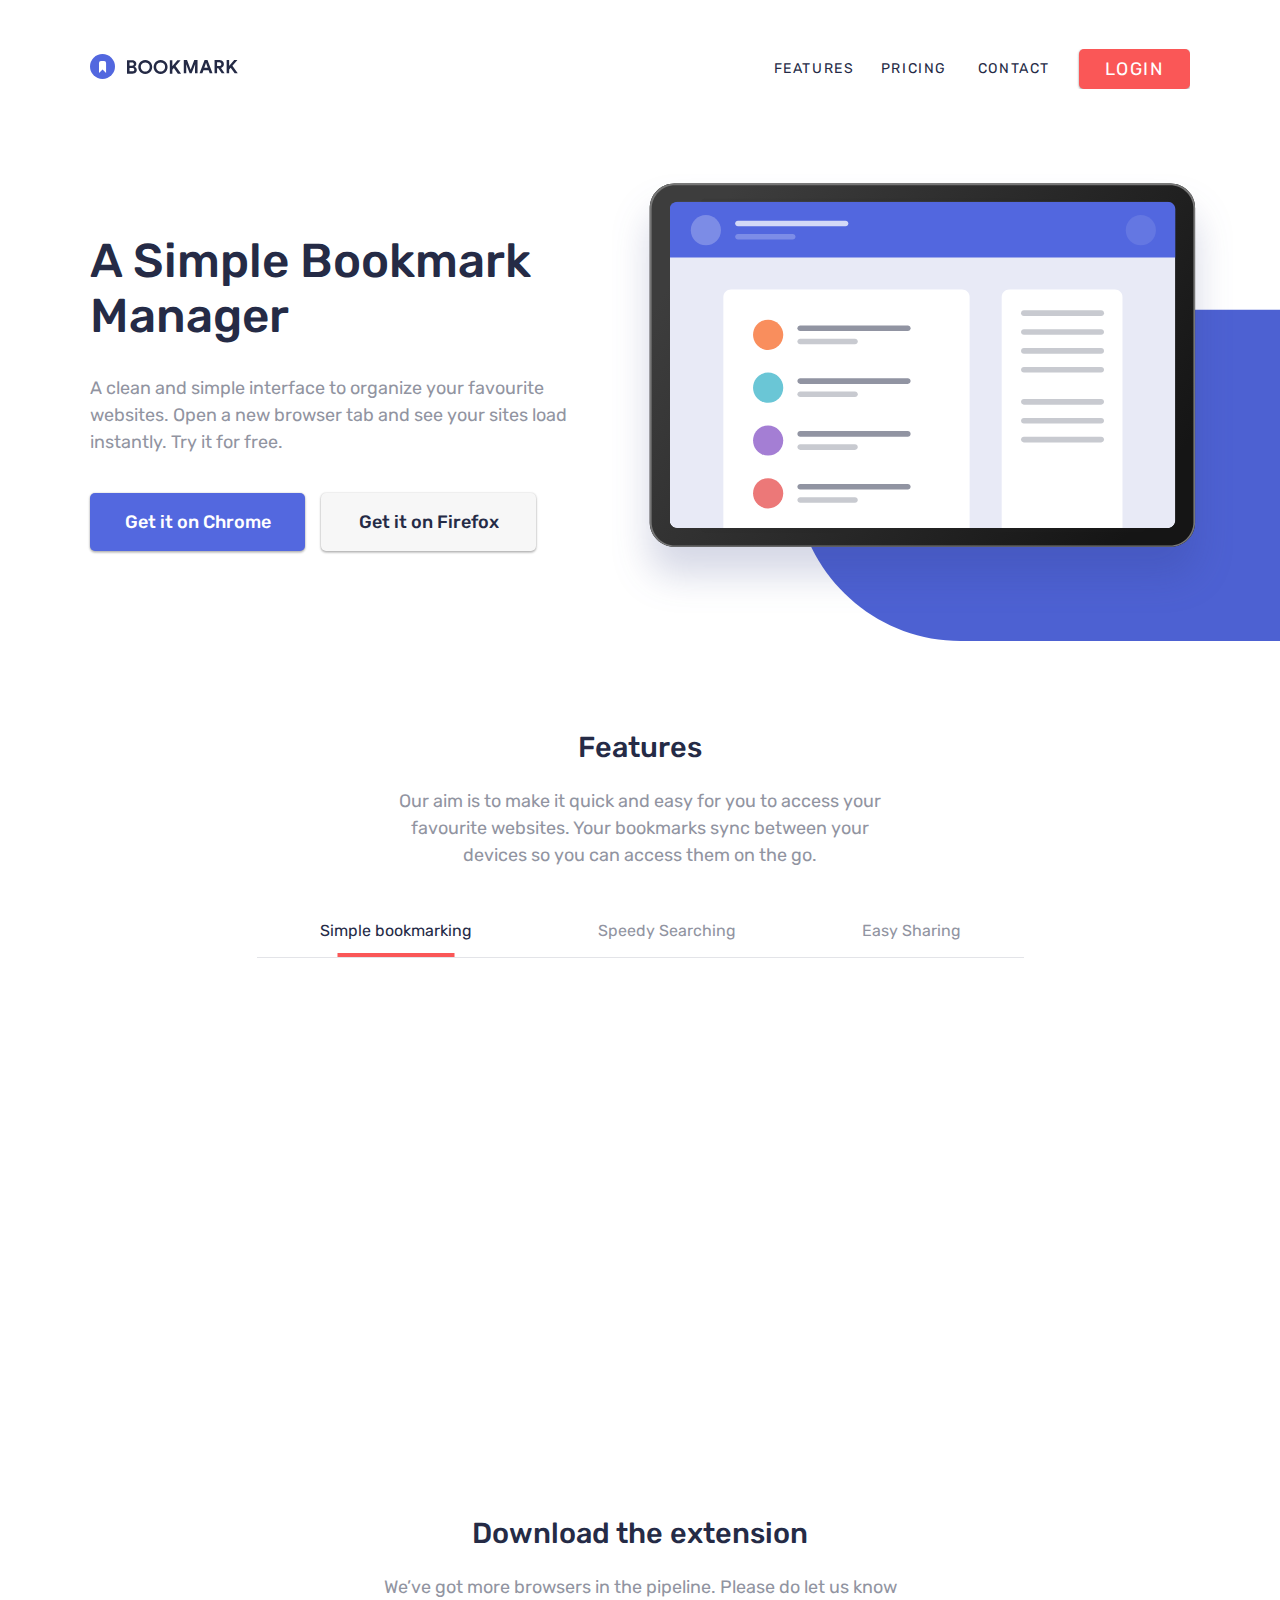
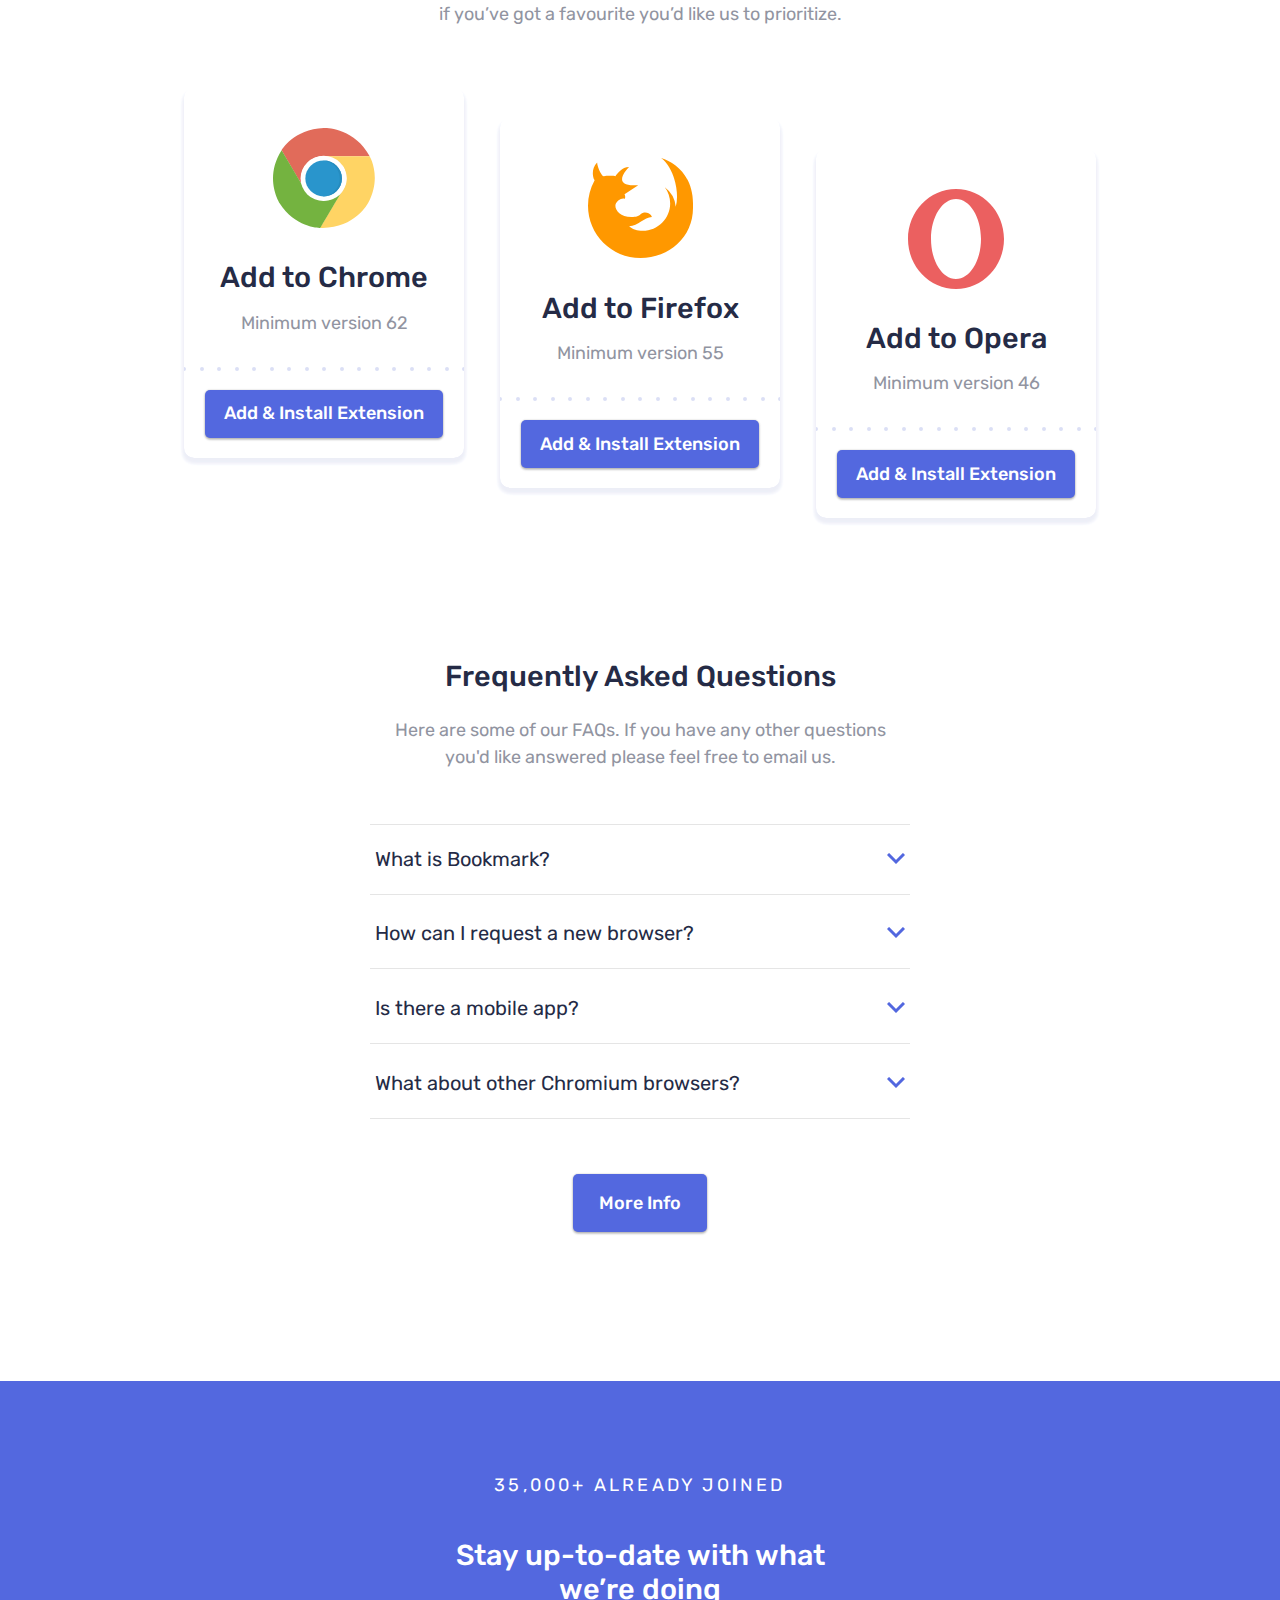
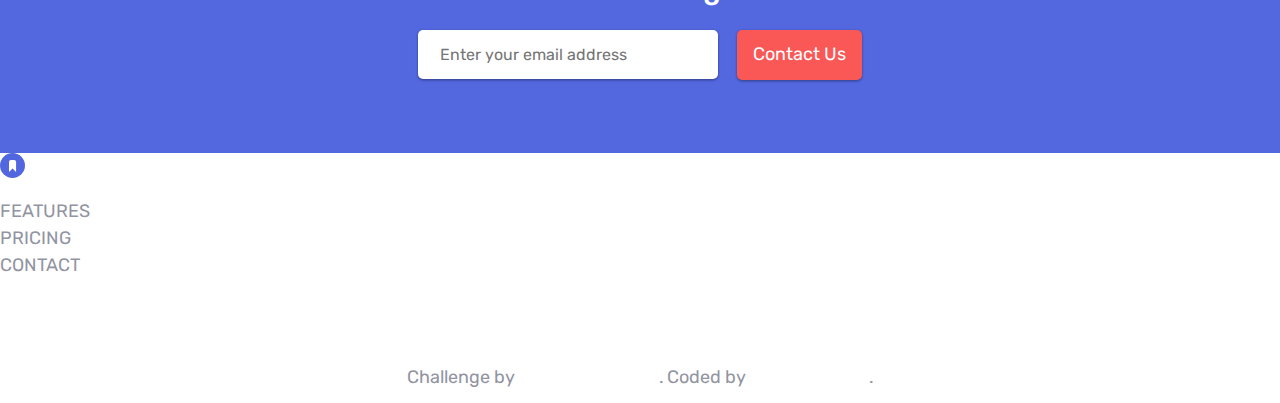
==== commit 72aa2c38: "Footer structure" ====
--- a/bookmark-landing-page/index.html
+++ b/bookmark-landing-page/index.html
@@ -228,20 +228,39 @@
     </form>
   </section>
 
-
-
-
-
-  Contact Us
-
-  Features
-  Pricing
-  Contact
+  <footer class="footer">
+    <nav class="footer__nav">
+      <div class="nav__group_1">
+        <svg width="148" height="25" xmlns="http://www.w3.org/2000/svg">
+          <g fill="none" fill-rule="evenodd">
+            <path d="M37 6.299h5.227c.746 0 1.434.155 2.062.466.629.311 1.123.735 1.484 1.27s.542 1.12.542 1.754c0 .672-.165 1.254-.495 1.746-.33.491-.762.868-1.297 1.129v.15c.697.248 1.25.643 1.661 1.185.41.541.616 1.191.616 1.95 0 .735-.196 1.385-.588 1.951a3.817 3.817 0 0 1-1.587 1.307c-.665.305-1.403.457-2.212.457H37V6.299zm5.04 5.45c.548 0 .986-.152 1.316-.457.33-.305.495-.688.495-1.148 0-.448-.159-.824-.476-1.13-.318-.304-.738-.457-1.26-.457H39.52v3.192h2.52zm.28 5.619c.61 0 1.086-.159 1.428-.476.342-.317.513-.731.513-1.241 0-.51-.174-.927-.522-1.251-.349-.324-.847-.485-1.494-.485H39.52v3.453h2.8zm12.927 2.595c-1.307 0-2.492-.308-3.556-.924a6.711 6.711 0 0 1-2.511-2.53c-.61-1.07-.915-2.246-.915-3.528 0-1.281.305-2.457.915-3.528a6.711 6.711 0 0 1 2.51-2.529C52.756 6.308 53.94 6 55.248 6c1.306 0 2.492.308 3.556.924a6.711 6.711 0 0 1 2.51 2.53c.61 1.07.915 2.246.915 3.527 0 1.282-.305 2.458-.915 3.528a6.711 6.711 0 0 1-2.51 2.53c-1.064.616-2.25.924-3.556.924zm0-2.39a4.52 4.52 0 0 0 2.258-.578 4.177 4.177 0 0 0 1.615-1.624c.392-.697.588-1.494.588-2.39 0-.896-.196-1.692-.588-2.389a4.177 4.177 0 0 0-1.615-1.624 4.52 4.52 0 0 0-2.258-.579 4.47 4.47 0 0 0-2.25.579 4.195 4.195 0 0 0-1.605 1.624c-.392.697-.588 1.493-.588 2.39 0 .895.196 1.692.588 2.389a4.195 4.195 0 0 0 1.605 1.624 4.47 4.47 0 0 0 2.25.578zm15.353 2.39c-1.307 0-2.492-.308-3.556-.924a6.711 6.711 0 0 1-2.51-2.53c-.61-1.07-.915-2.246-.915-3.528 0-1.281.305-2.457.914-3.528a6.711 6.711 0 0 1 2.511-2.529C68.108 6.308 69.294 6 70.6 6c1.307 0 2.492.308 3.556.924a6.711 6.711 0 0 1 2.51 2.53c.61 1.07.915 2.246.915 3.527 0 1.282-.305 2.458-.914 3.528a6.711 6.711 0 0 1-2.511 2.53c-1.064.616-2.25.924-3.556.924zm0-2.39a4.52 4.52 0 0 0 2.259-.578 4.177 4.177 0 0 0 1.614-1.624c.392-.697.588-1.494.588-2.39 0-.896-.196-1.692-.588-2.389a4.177 4.177 0 0 0-1.614-1.624 4.52 4.52 0 0 0-2.259-.579 4.47 4.47 0 0 0-2.25.579 4.195 4.195 0 0 0-1.605 1.624c-.392.697-.588 1.493-.588 2.39 0 .895.196 1.692.588 2.389a4.195 4.195 0 0 0 1.606 1.624 4.47 4.47 0 0 0 2.249.578zM79.83 6.3h2.52v5.73h.15l4.89-5.73h3.043v.149L85.6 11.973l5.338 7.542v.149h-3.08l-3.994-5.693-1.512 1.773v3.92h-2.52V6.299zM93.779 6h3.248l3.546 9.39h.15L104.268 6h3.267v13.365h-2.501v-6.589l.15-2.221h-.15l-3.398 8.81h-1.96l-3.416-8.81h-.149l.15 2.221v6.59h-2.483V6zm20.8 0h2.894l5.021 13.365h-2.781l-1.12-3.192h-5.115l-1.12 3.192h-2.781L114.579 6zm3.193 7.859l-1.176-3.36-.486-1.606h-.149l-.485 1.606-1.195 3.36h3.49zM124.553 6h4.872c.871 0 1.646.18 2.324.541.678.361 1.204.862 1.577 1.503.374.64.56 1.366.56 2.175 0 .858-.27 1.62-.812 2.286a4.617 4.617 0 0 1-2.044 1.447l-.018.13 3.584 5.134v.15h-2.894l-3.453-5.022h-1.176v5.021h-2.52V6zm4.853 6.03c.573 0 1.04-.175 1.4-.523.361-.349.542-.79.542-1.326 0-.51-.172-.945-.514-1.306-.342-.361-.806-.542-1.39-.542h-2.371v3.696h2.333zm7.23-6.03h2.52v5.73h.15l4.89-5.73h3.043v.15l-4.835 5.525 5.34 7.541v.15h-3.08l-3.996-5.694-1.512 1.773v3.92h-2.52V6z" fill="#fff" fill-rule="nonzero" />
+            <g>
+              <circle fill="#5267DF" cx="12.5" cy="12.5" r="12.5" />
+              <path d="M9 9v10l3.54-3.44L16.078 19V9a2 2 0 0 0-2-2H11a2 2 0 0 0-2 2z" fill="#FFF" />
+            </g>
+          </g>
+        </svg>
+        <ul>
+          <li><a class="text">FEATURES</a></li>
+          <li><a class="text">PRICING</a></li>
+          <li><a class="text">CONTACT</a></li>
+        </ul>
+      </div>
+      <div class="nav__group_2">
+        <ul>
+          <li><a><svg class="fb" xmlns="http://www.w3.org/2000/svg" width="24" height="24">
+                <path fill="#FFF" fill-rule="evenodd" d="M22.675 0H1.325C.593 0 0 .593 0 1.325v21.351C0 23.407.593 24 1.325 24H12.82v-9.294H9.692v-3.622h3.128V8.413c0-3.1 1.893-4.788 4.659-4.788 1.325 0 2.463.099 2.795.143v3.24l-1.918.001c-1.504 0-1.795.715-1.795 1.763v2.313h3.587l-.467 3.622h-3.12V24h6.116c.73 0 1.323-.593 1.323-1.325V1.325C24 .593 23.407 0 22.675 0z" /></svg></a></li>
+          <li><a><svg class="tt" xmlns="http://www.w3.org/2000/svg" width="24" height="20">
+                <path fill="#FFF" fill-rule="evenodd" d="M24 2.557a9.83 9.83 0 0 1-2.828.775A4.932 4.932 0 0 0 23.337.608a9.864 9.864 0 0 1-3.127 1.195A4.916 4.916 0 0 0 16.616.248c-3.179 0-5.515 2.966-4.797 6.045A13.978 13.978 0 0 1 1.671 1.149a4.93 4.93 0 0 0 1.523 6.574 4.903 4.903 0 0 1-2.229-.616c-.054 2.281 1.581 4.415 3.949 4.89a4.935 4.935 0 0 1-2.224.084 4.928 4.928 0 0 0 4.6 3.419A9.9 9.9 0 0 1 0 17.54a13.94 13.94 0 0 0 7.548 2.212c9.142 0 14.307-7.721 13.995-14.646A10.025 10.025 0 0 0 24 2.557z" /></svg></a></li>
+        </ul>
+      </div>
+    </nav>
+  </footer>
 
   <footer>
     <p class="attribution">
-      Challenge by <a href="https://www.frontendmentor.io?ref=challenge" target="_blank">Frontend Mentor</a>.
-      Coded by <a href="#">Your Name Here</a>.
+      <span class="text">Challenge by <a class="text white" href="https://www.frontendmentor.io?ref=challenge" target="_blank">Frontend Mentor</a>.</span>
+      <span class="text">Coded by <a class="text white" href="https://www.frontendmentor.io/profile/lailton-b" target="_blank">Lailton Batista</a>.</span>
     </p>
   </footer>
 
--- a/bookmark-landing-page/css/style.css
+++ b/bookmark-landing-page/css/style.css
@@ -338,6 +338,10 @@
   display: none;
 }
 
+.btn:focus {
+  outline-color: #fa5757;
+}
+
 .blue_btn {
   background-color: #5368df;
   color: #fff;
@@ -373,11 +377,23 @@
   transition: 0.6s ease-in-out;
 }
 
+input:focus {
+  outline-color: #5368df;
+}
+
 .title_1_blue,
 .title_2_blue,
 .title_3_blue,
 .menu_li {
   color: #252b46;
+}
+
+.title_2_white {
+  color: #fff;
+}
+
+.text.white {
+  color: #fff;
 }
 
 .title_3_gray {
@@ -1067,48 +1083,48 @@
   color: #fa5757;
   transition: 0.6s;
 }
-.faq .faq__question .faq__question__title:first-child .faq__question__title {
+.faq .faq__question:first-child .faq__question__title {
   border: 1px solid #e5e5e5;
   border-left: none;
   border-right: none;
 }
-.faq .faq__question .faq__question__title .faq__question__title .title_3_blue {
+.faq .faq__question .faq__question__title .title_3_blue {
   margin: 0;
-  transition: 0.6s;
-}
-.faq .faq__question .faq__question__title .faq__question__title .title_3_blue:hover {
+  transition: 0.6s ease-in-out;
+}
+.faq .faq__question .faq__question__title .title_3_blue:hover {
   color: #fa5757;
-  transition: 0.6s;
-}
-.faq .faq__question .faq__question__title .faq__question__answer {
+  transition: 0.6s ease-in-out;
+}
+.faq .faq__question .faq__question__answer {
   opacity: 0;
-  transition: 0.5s ease;
+  transition: 0.5s ease-in-out;
   padding: 0 5px;
 }
-.faq .faq__question .faq__question__title .faq__question__title svg {
+.faq .faq__question .faq__question__title svg {
   transform: rotate(0deg);
 }
-.faq .faq__question .faq__question__title .faq__question__title svg,
-.faq .faq__question .faq__question__title .faq__question__title svg path {
-  transition: 0.5s ease;
-}
-.faq .faq__question .faq__question__title.active {
+.faq .faq__question .faq__question__title svg,
+.faq .faq__question .faq__question__title svg path {
+  transition: 0.5s ease-in-out;
+}
+.faq .faq__question.active {
   max-height: 500px;
-  transition: 0.5s ease;
-}
-.faq .faq__question .faq__question__title.active .faq__question__title {
+  transition: 0.5s ease-in-out;
+}
+.faq .faq__question.active .faq__question__title {
   border-bottom: #fff;
 }
-.faq .faq__question .faq__question__title.active > .faq__question__title svg {
+.faq .faq__question.active > .faq__question__title svg {
   transform: rotate(180deg);
 }
-.faq .faq__question .faq__question__title.active > .faq__question__title svg path {
+.faq .faq__question.active > .faq__question__title svg path {
   stroke: #fa5757;
 }
-.faq .faq__question .faq__question__title.active > .faq__question__answer {
+.faq .faq__question.active > .faq__question__answer {
   margin-top: 29px;
   opacity: 1;
-  transition: 0.5s ease;
+  transition: 0.5s ease-in-out;
 }
 .faq .btn {
   display: block;
@@ -1152,6 +1168,125 @@
     max-width: 540px;
   }
 }
+.newsletter {
+  background-color: #5368df;
+  padding: 73px 0;
+}
+.newsletter .text {
+  letter-spacing: 0.2rem;
+}
+.newsletter .newsletter__form {
+  display: flex;
+  justify-content: space-between;
+  flex-wrap: wrap;
+}
+.newsletter .newsletter__text,
+.newsletter .newsletter__form {
+  text-align: center;
+  max-width: 250px;
+  margin: 0 auto;
+}
+.newsletter .newsletter__form .email_wrapper {
+  position: relative;
+  width: 250px;
+  margin: 0 auto;
+}
+.newsletter .newsletter__form .email_wrapper .error {
+  position: absolute;
+  right: 15px;
+  top: 34%;
+  transform: translateY(-50%);
+  opacity: 0;
+  pointer-events: none;
+  transition: opacity 0.3s;
+}
+.newsletter .newsletter__form .email_wrapper:after {
+  box-sizing: border-box;
+  position: relative;
+  top: -2px;
+  display: flex;
+  align-items: center;
+  width: 100%;
+  height: 0px;
+  overflow: hidden;
+  padding-left: 10px;
+  border-bottom-left-radius: 5px;
+  border-bottom-right-radius: 5px;
+  color: #fff;
+  font-style: italic;
+  transition: height 0.3s;
+}
+.newsletter .newsletter__form .email,
+.newsletter .newsletter__form .btn {
+  box-sizing: border-box;
+  padding: 0 20px;
+  width: 250px;
+  height: 42px;
+  border-radius: 5px;
+  border: 2px solid transparent;
+}
+.newsletter .newsletter__form .valid:after {
+  content: "Thanks for signing up!";
+  height: 25px;
+  background-color: #67c6d8;
+}
+.newsletter .newsletter__form .invalid:after {
+  content: "Whoops, make sure it's an email";
+  height: 25px;
+  background-color: #fa5757;
+}
+.newsletter .newsletter__form .invalid .email {
+  border: 2px solid #fa5757;
+  padding: 0 48px 0 20px;
+}
+.newsletter .newsletter__form .invalid .error {
+  opacity: 1;
+  transition: opacity 0.3s;
+}
+.newsletter .newsletter__form .btn {
+  margin-top: 13px;
+}
+.newsletter .newsletter__form .btn:hover {
+  border: 2px solid #fa5757;
+}
+
+@media screen and (min-width: 359px) {
+  .newsletter .newsletter__text,
+.newsletter .newsletter__form {
+    max-width: 325px;
+  }
+
+  .newsletter .newsletter__form .email,
+.newsletter .newsletter__form .email_wrapper,
+.newsletter .newsletter__form .btn {
+    width: 270px;
+  }
+}
+@media screen and (min-width: 767px) {
+  .newsletter .title_2_white {
+    margin-top: 40px;
+  }
+  .newsletter .newsletter__text,
+.newsletter .newsletter__form {
+    max-width: 444px;
+  }
+
+  .newsletter .newsletter__form .email_wrapper {
+    width: 300px;
+    margin: 0;
+  }
+  .newsletter .newsletter__form .email {
+    width: 300px;
+    height: 49px;
+    box-shadow: 0 0 2px 0 rgba(0, 0, 0, 0.14), 0 2px 2px 0 rgba(0, 0, 0, 0.12), 0 1px 3px 0 rgba(0, 0, 0, 0.2);
+  }
+  .newsletter .newsletter__form .btn {
+    width: 125px;
+    height: 50px;
+    margin: 0;
+    padding: 0;
+  }
+}
 .attribution {
   font-size: 11px;
   text-align: center;
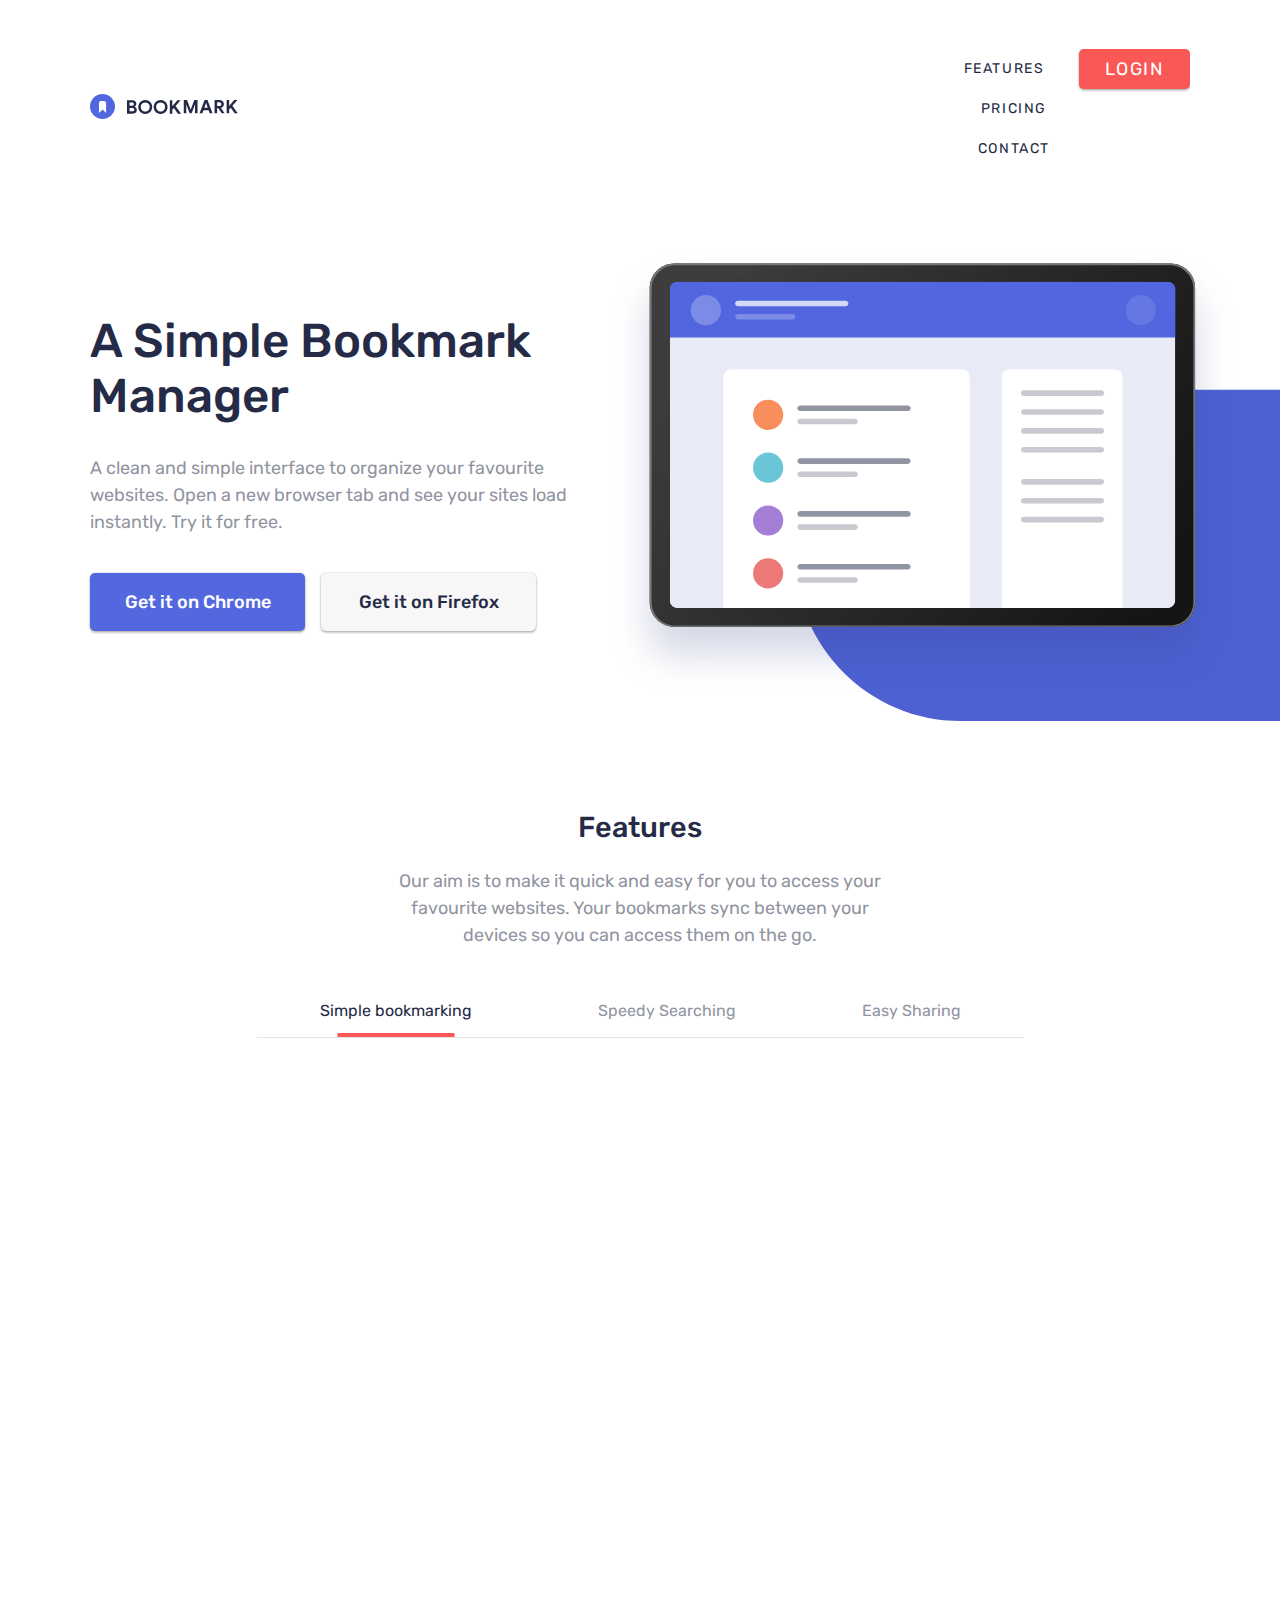
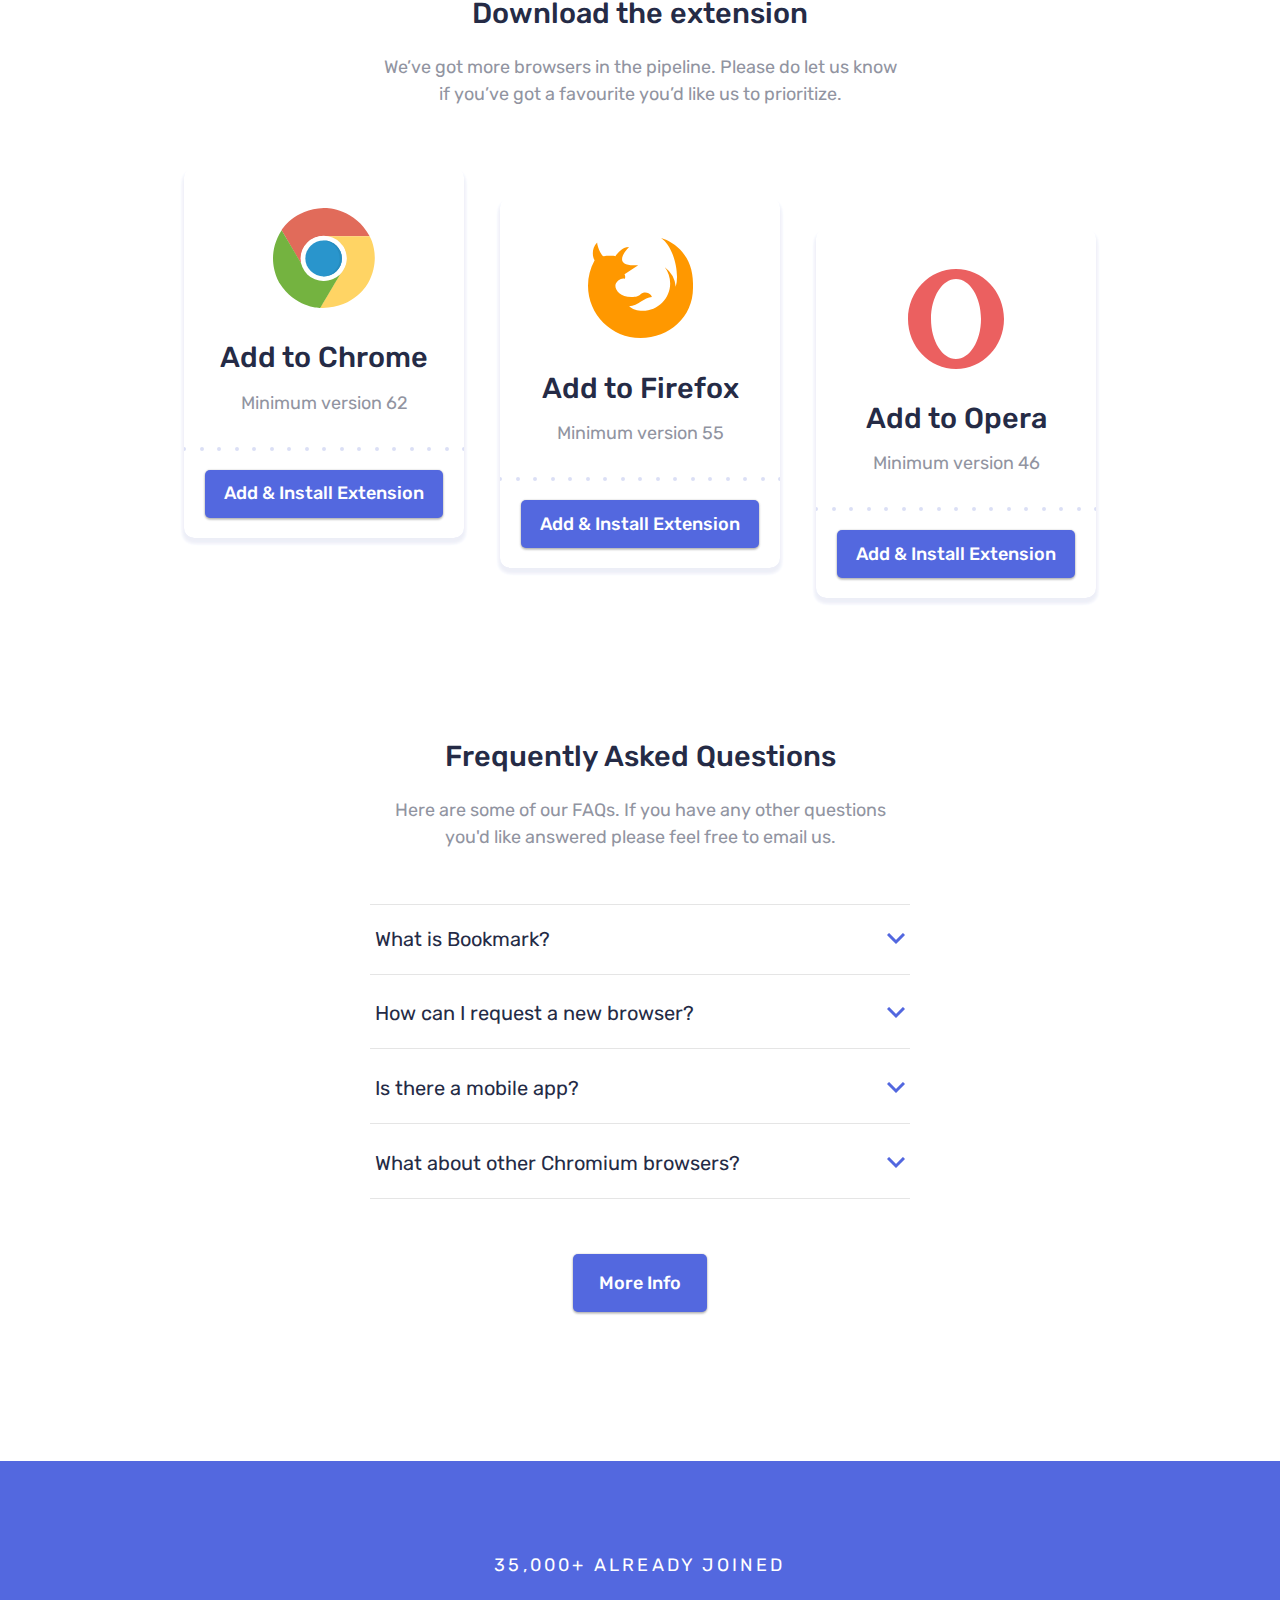
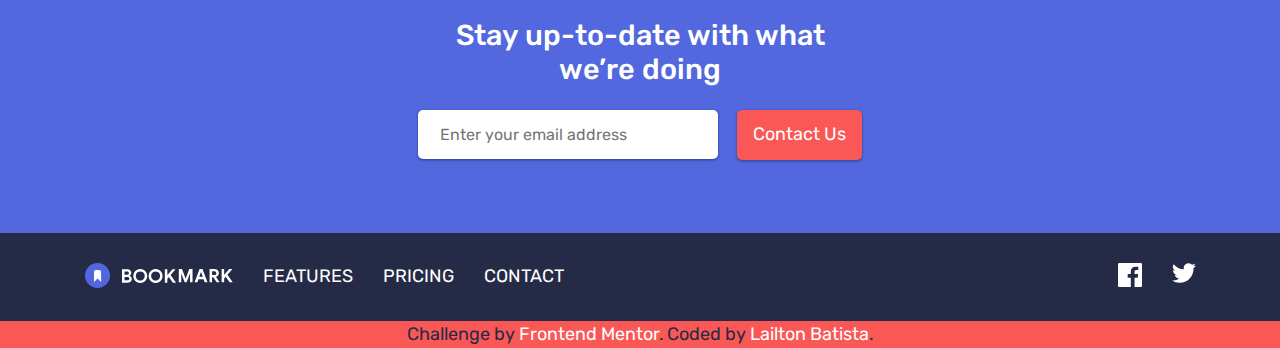
==== commit 817801cf: "Fixing accessibility issues" ====
--- a/bookmark-landing-page/index.html
+++ b/bookmark-landing-page/index.html
@@ -32,11 +32,11 @@
           <img class="menu__hamburger__close" src="images/icon-close.svg" alt="Close Menu" />
         </button>
         <ul class="menu__ul">
-          <div>
+          <ul class="li_wrapper">
             <li><a class="menu_li" href="">FEATURES</a></li>
             <li><a class="menu_li" href="">PRICING</a></li>
             <li><a class="menu_li" href="">CONTACT</a></li>
-          </div>
+          </ul>
           <li><a class="btn orange_btn" href="">LOGIN</a></li>
           <li class="menu__social">
             <img src="images/icon-facebook.svg" alt="Facebook" />
@@ -90,7 +90,7 @@
             <h3 class="title_2_blue">Bookmark in one click</h3>
             <p class="text">Organize your bookmarks however you like. Our simple drag-and-drop interface
               gives you complete control over how you manage your favourite sites.</p>
-            <a class="blue_btn btn">More info</a>
+            <a href="" class="blue_btn btn">More info</a>
           </div>
         </div>
 
@@ -102,7 +102,7 @@
             <h3 class="title_2_blue">Intelligent search</h3>
             <p class="text">Our powerful search feature will help you find saved sites in no time at all.
               No need to trawl through all of your bookmarks.</p>
-            <a class="blue_btn btn">More info</a>
+            <a href="" class="blue_btn btn">More info</a>
           </div>
         </div>
 
@@ -114,7 +114,7 @@
             <h3 class="title_2_blue">Download the extension</h3>
             <p class="text">Easily share your bookmarks and collections with others. Create a shareable
               link that you can send at the click of a button.</p>
-            <a class="blue_btn btn">More info</a>
+            <a href="" class="blue_btn btn">More info</a>
           </div>
         </div>
       </div>
@@ -241,16 +241,16 @@
           </g>
         </svg>
         <ul>
-          <li><a class="text">FEATURES</a></li>
-          <li><a class="text">PRICING</a></li>
-          <li><a class="text">CONTACT</a></li>
+          <li><a href="" class="text">FEATURES</a></li>
+          <li><a href="" class="text">PRICING</a></li>
+          <li><a href="" class="text">CONTACT</a></li>
         </ul>
       </div>
       <div class="nav__group_2">
         <ul>
-          <li><a><svg class="fb" xmlns="http://www.w3.org/2000/svg" width="24" height="24">
+          <li><a href=""><svg class="fb" xmlns="http://www.w3.org/2000/svg" width="24" height="24">
                 <path fill="#FFF" fill-rule="evenodd" d="M22.675 0H1.325C.593 0 0 .593 0 1.325v21.351C0 23.407.593 24 1.325 24H12.82v-9.294H9.692v-3.622h3.128V8.413c0-3.1 1.893-4.788 4.659-4.788 1.325 0 2.463.099 2.795.143v3.24l-1.918.001c-1.504 0-1.795.715-1.795 1.763v2.313h3.587l-.467 3.622h-3.12V24h6.116c.73 0 1.323-.593 1.323-1.325V1.325C24 .593 23.407 0 22.675 0z" /></svg></a></li>
-          <li><a><svg class="tt" xmlns="http://www.w3.org/2000/svg" width="24" height="20">
+          <li><a href=""><svg class="tt" xmlns="http://www.w3.org/2000/svg" width="24" height="20">
                 <path fill="#FFF" fill-rule="evenodd" d="M24 2.557a9.83 9.83 0 0 1-2.828.775A4.932 4.932 0 0 0 23.337.608a9.864 9.864 0 0 1-3.127 1.195A4.916 4.916 0 0 0 16.616.248c-3.179 0-5.515 2.966-4.797 6.045A13.978 13.978 0 0 1 1.671 1.149a4.93 4.93 0 0 0 1.523 6.574 4.903 4.903 0 0 1-2.229-.616c-.054 2.281 1.581 4.415 3.949 4.89a4.935 4.935 0 0 1-2.224.084 4.928 4.928 0 0 0 4.6 3.419A9.9 9.9 0 0 1 0 17.54a13.94 13.94 0 0 0 7.548 2.212c9.142 0 14.307-7.721 13.995-14.646A10.025 10.025 0 0 0 24 2.557z" /></svg></a></li>
         </ul>
       </div>
--- a/bookmark-landing-page/css/style.css
+++ b/bookmark-landing-page/css/style.css
@@ -485,6 +485,13 @@
 
 a {
   text-decoration: none;
+}
+a:focus {
+  outline: none;
+  border-bottom: 2px solid #252b46;
+}
+a.btn:focus {
+  border: 2px solid #5368df;
 }
 
 h1,
@@ -1287,6 +1294,84 @@
     padding: 0;
   }
 }
+footer {
+  background-color: #fa5757;
+}
+footer .text {
+  color: #252b46;
+}
+footer p {
+  margin: 0;
+}
+
+.footer {
+  text-align: center;
+  padding: 32px 0;
+  background-color: #252b46;
+}
+.footer a {
+  display: block;
+  color: #fff;
+  cursor: pointer;
+  transition: 0.6s;
+}
+.footer a:hover {
+  color: #fa5757;
+}
+.footer ul {
+  margin: 0;
+}
+.footer .nav__group_1 svg {
+  margin-bottom: 30px;
+}
+.footer .nav__group_1 li + li {
+  margin-top: 30px;
+}
+.footer .nav__group_2 ul {
+  display: flex;
+  justify-content: center;
+  margin-top: 40px;
+}
+.footer .nav__group_2 ul svg path {
+  transition: 0.6s;
+}
+.footer .nav__group_2 ul svg:hover > path {
+  fill: #fa5757;
+}
+.footer .nav__group_2 ul .fb {
+  margin-right: 30px;
+}
+
+@media screen and (min-width: 1200px) {
+  .footer {
+    padding: 30px 0 30px;
+  }
+  .footer .footer__nav {
+    display: flex;
+    justify-content: space-between;
+    align-items: center;
+    max-width: 1111px;
+    margin: 0 auto;
+  }
+  .footer .nav__group_1 {
+    display: flex;
+  }
+  .footer .nav__group_1 ul {
+    display: flex;
+  }
+  .footer .nav__group_1 li {
+    margin-left: 30px;
+  }
+  .footer .nav__group_1 li + li {
+    margin-top: 0;
+  }
+  .footer .nav__group_1 svg {
+    margin: 0;
+  }
+  .footer .nav__group_2 ul {
+    margin-top: 0;
+  }
+}
 .attribution {
   font-size: 11px;
   text-align: center;
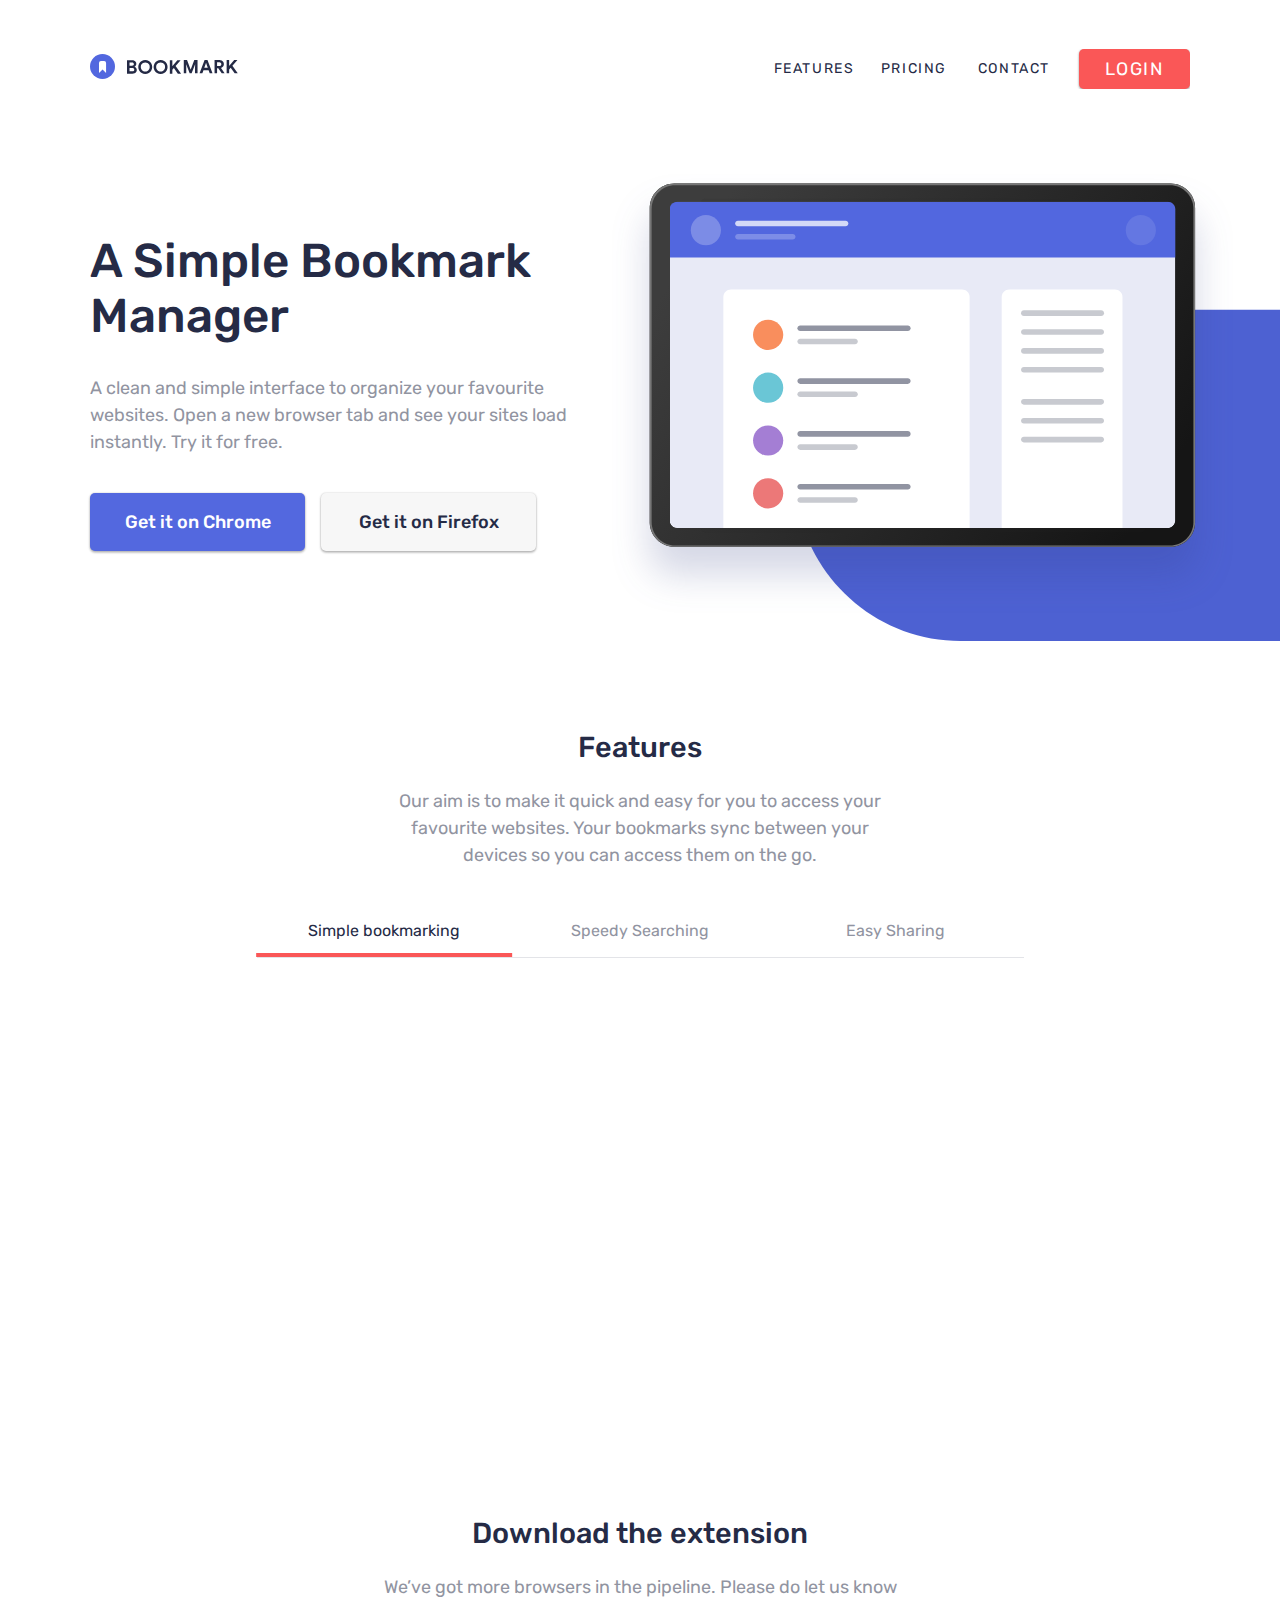
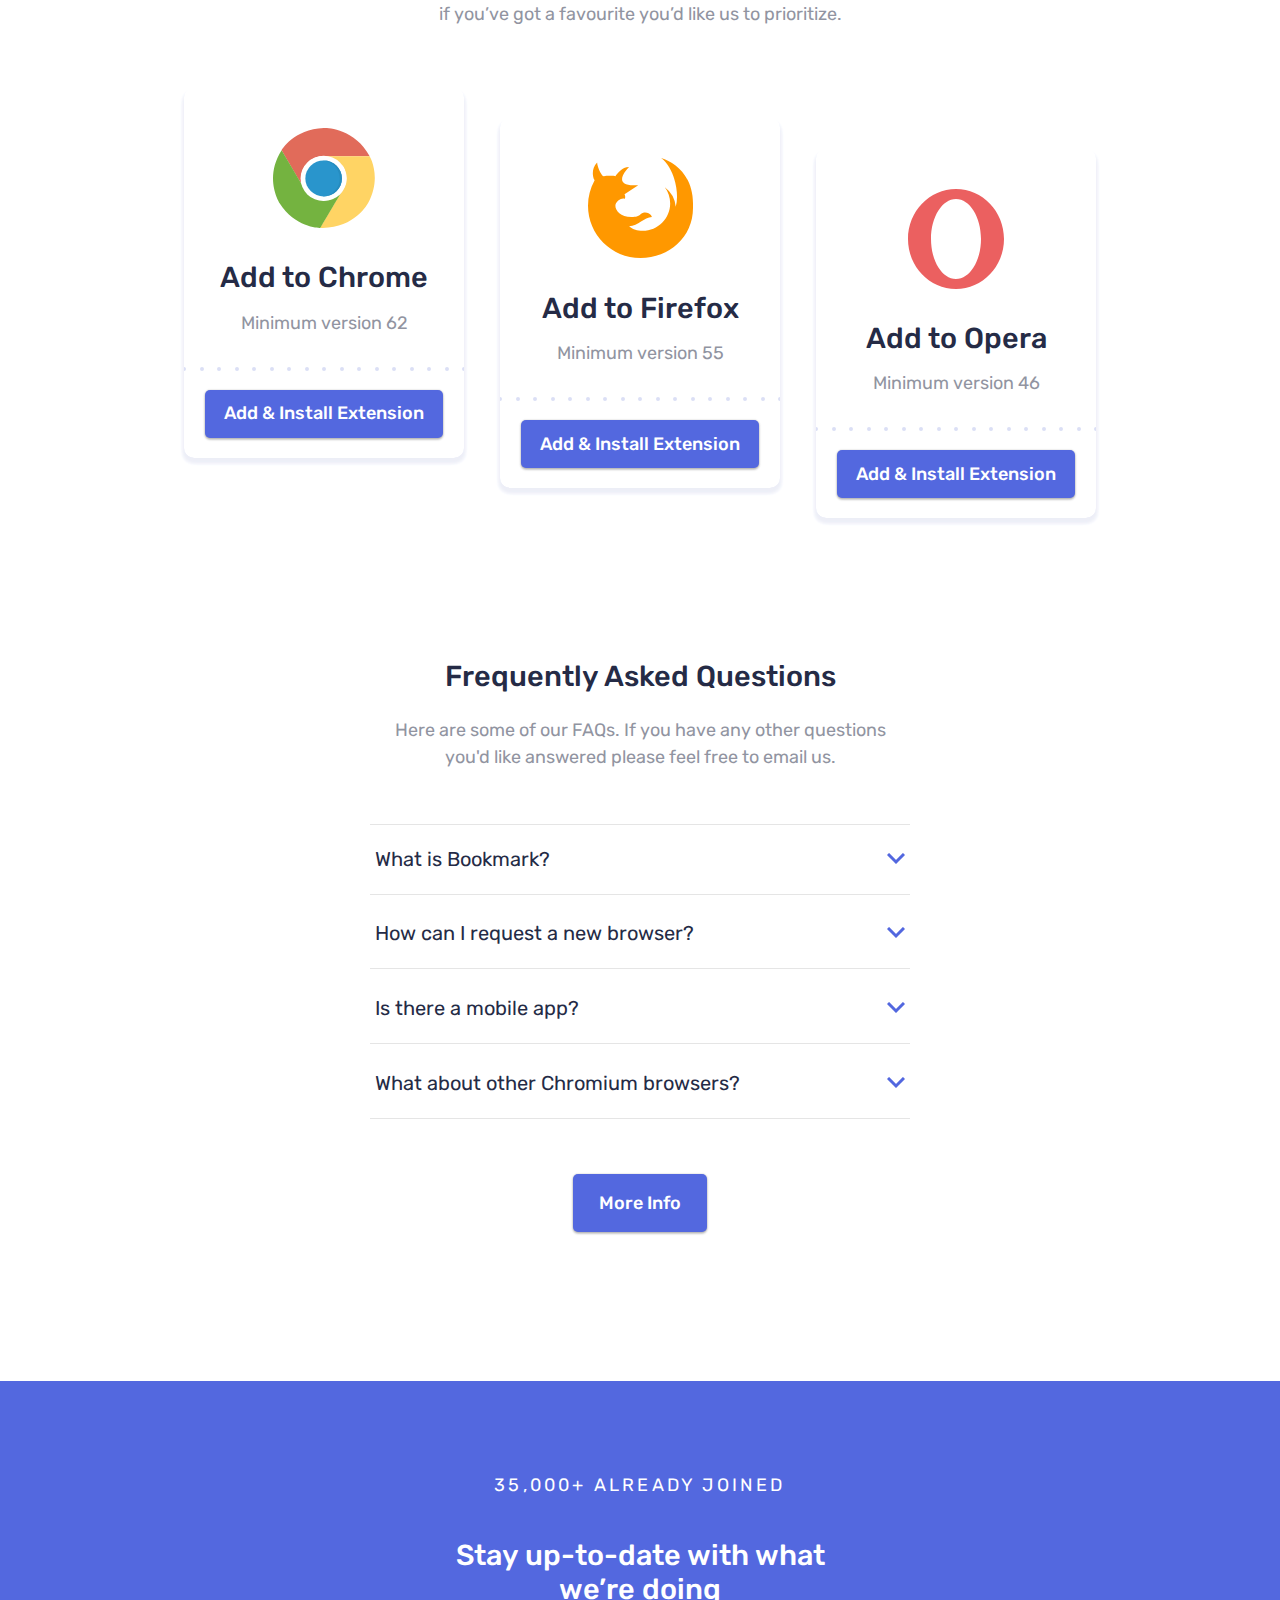
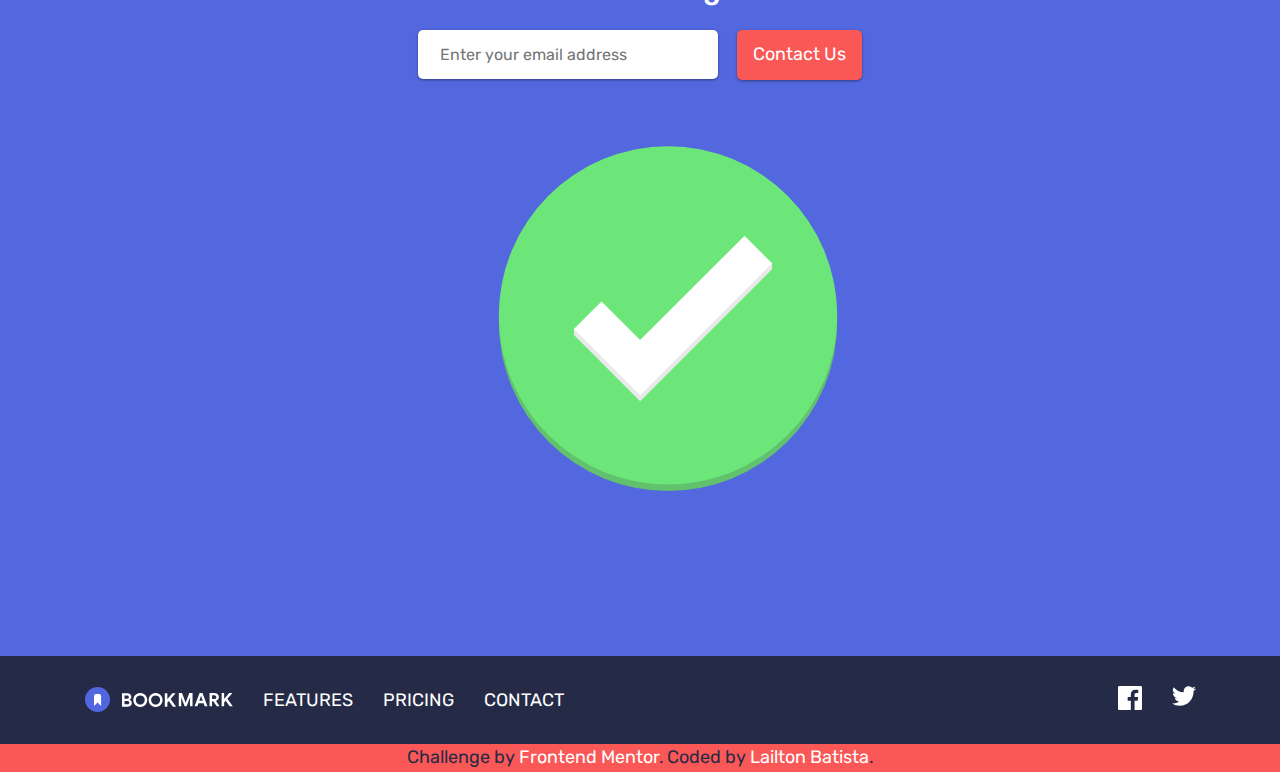
==== commit f7edc2c9: "Adding new icon to newsletter section" ====
--- a/bookmark-landing-page/index.html
+++ b/bookmark-landing-page/index.html
@@ -223,6 +223,7 @@
       <div class="email_wrapper">
         <input class="email" type="email" placeholder="Enter your email address" />
         <img class="error" src="images/icon-error.svg" alt="Error" />
+        <img class="ok" src="images/icon-ok.svg" alt="Ok" />
       </div>
       <input class="btn orange_btn submit_email" type="submit" value="Contact Us" />
     </form>
--- a/bookmark-landing-page/css/style.css
+++ b/bookmark-landing-page/css/style.css
@@ -653,15 +653,15 @@
     opacity: 1;
     transition: 0.6s ease-in-out;
   }
-  header .menu__ul div li {
+  header .menu__ul .li_wrapper li {
     border-bottom: none;
     width: 308px;
     padding: 10px 0;
   }
-  header .menu__ul div li:first-child {
+  header .menu__ul .li_wrapper li:first-child {
     border-top: none;
   }
-  header .menu__ul div .menu_li {
+  header .menu__ul .li_wrapper .menu_li {
     color: #fff;
     font-size: 20px;
     width: auto;
@@ -682,11 +682,11 @@
     opacity: 1;
     transition: 0.6s ease-in-out 0.2s;
   }
-  header .open.menu__ul div li {
+  header .open.menu__ul .li_wrapper li {
     border-bottom: 1px solid #444b68;
     transition: 0.2s 0.7s;
   }
-  header .open.menu__ul div li:first-child {
+  header .open.menu__ul .li_wrapper li:first-child {
     border-top: 1px solid #444b68;
     transition: 0.2s 0.7s;
   }
@@ -705,10 +705,10 @@
     background-color: transparent;
     opacity: 1;
   }
-  header .menu__ul div {
+  header .menu__ul .li_wrapper {
     display: flex;
   }
-  header .menu__ul div,
+  header .menu__ul .li_wrapper,
 header .menu__ul li {
     transform: scale(1) !important;
   }
@@ -852,7 +852,7 @@
   content: "";
   display: block;
   position: absolute;
-  width: 117px;
+  width: 125px;
   height: 4px;
   background-color: #fa5757;
   bottom: 0px;
@@ -869,11 +869,11 @@
 .features .features__feature {
   flex-direction: column;
   opacity: 1;
-  animation: featureOff 0.3s forwards;
+  animation: featureOff forwards;
 }
 .features .active.features__feature {
   opacity: 0;
-  animation: featureOn 0.3s 0.3s forwards;
+  animation: featureOn forwards;
 }
 @keyframes featureOn {
   from {
@@ -934,6 +934,12 @@
   }
   .features .features__feature {
     height: 703px;
+  }
+  .features .title_3_gray {
+    flex: 1;
+  }
+  .features .features__nav .active.title_3_gray:after {
+    width: 100%;
   }
 
   .features .features__nav ul {
